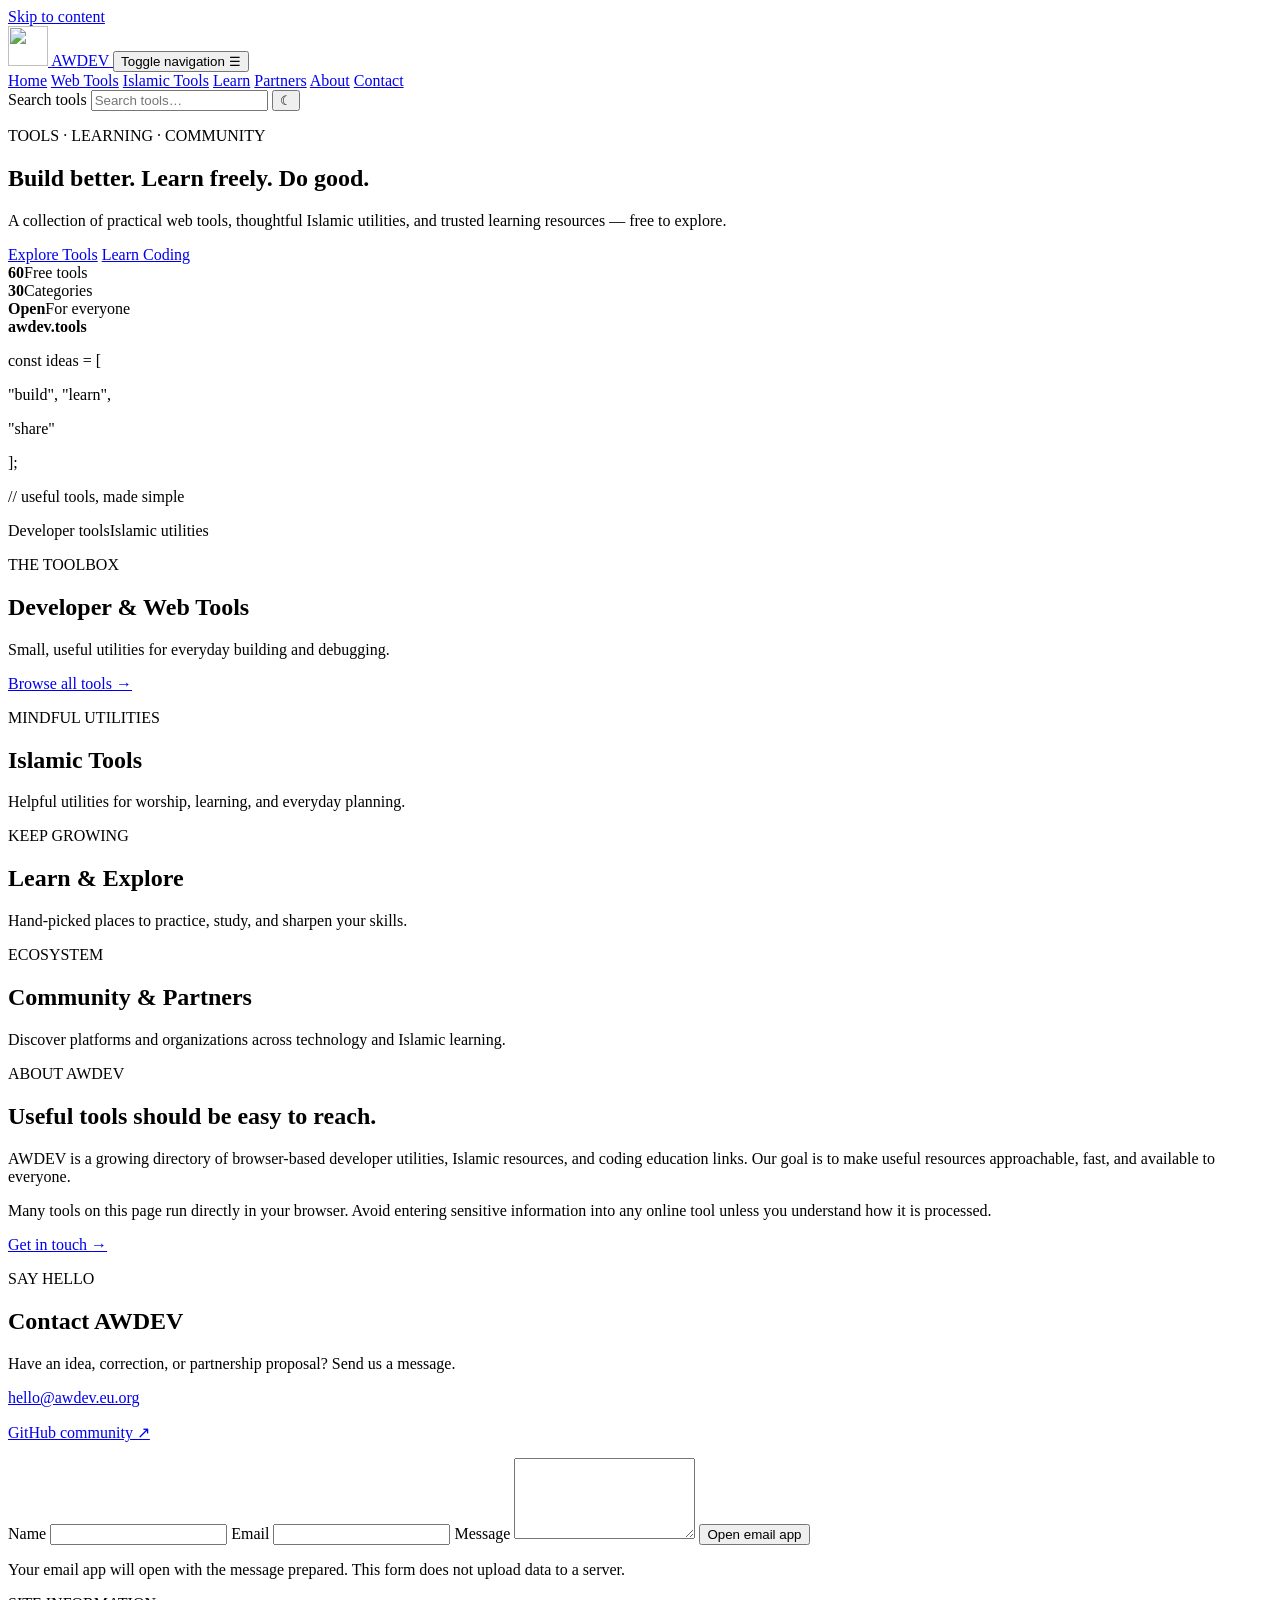
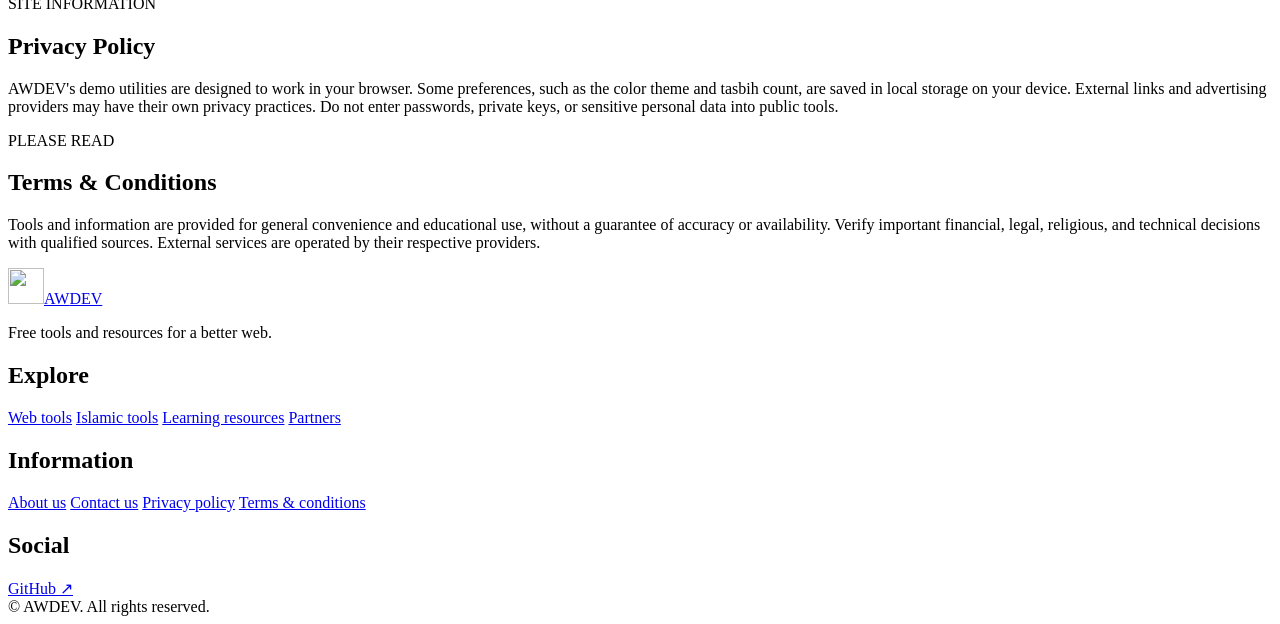
==== tools/index.html @ 06e7e5c2 "Create index.html" ====
<!doctype html>
<html lang="en">
<head>
  <meta charset="utf-8">
  <meta name="viewport" content="width=device-width, initial-scale=1">
  <meta name="theme-color" content="#f5f7fb">
  <meta name="description" content="AWDEV offers free online developer tools, Islamic utilities, and curated coding resources.">
  <meta name="robots" content="index,follow">
  <link rel="canonical" href="https://awdev.eu.org/">
  <link rel="icon" href="/favicon.ico">
  <link rel="apple-touch-icon" href="/awdev.jpg">
  <meta property="og:title" content="AWDEV — Free Tools for Developers & Muslims">
  <meta property="og:description" content="Explore free developer tools, Islamic utilities, and coding resources.">
  <meta property="og:image" content="https://awdev.eu.org/awdev.jpg">
  <meta property="og:url" content="https://awdev.eu.org/">
  <meta property="og:type" content="website">
  <meta name="google-adsense-account" content="ca-pub-5407249785989200">
  <meta name="google-site-verification" content="gbPa2MRABFiJSWv4hIj24aNn2MTRfi7W96fncHPziHI">

  <title>AWDEV — Free Developer Tools & Islamic Utilities</title>

  <!-- Load AdSense once globally; ad units are placed in the page below. -->
  <script async src="https://pagead2.googlesyndication.com/pagead/js/adsbygoogle.js?client=ca-pub-5407249785989200"
    crossorigin="anonymous"></script>

  <!-- Google Tag Manager script provided for this site. -->
  <script async src="https://www.googletagmanager.com/gtm.js?id=GTM-PMLF34B9"></script>
  <script>
    window.dataLayer = window.dataLayer || [];
    function gtag(){ window.dataLayer.push(arguments); }
    gtag('js', new Date());
  </script>

  <link rel="stylesheet" href="style.css">
  <script defer src="data.js"></script>
  <script defer src="tools.js"></script>
  <script defer src="app.js"></script>
</head>
<body>
  <a class="skip-link" href="#main">Skip to content</a>

  <!-- Sticky site header -->
  <header class="site-header">
    <div class="container header-inner">
      <a class="brand" href="#home" aria-label="AWDEV home">
        <img src="/awdev.jpg" alt="" width="40" height="40">
        <span>AW<span class="brand-accent">DEV</span></span>
      </a>

      <button class="menu-toggle" id="menuToggle" aria-expanded="false" aria-controls="primaryNav">
        <span class="sr-only">Toggle navigation</span>
        ☰
      </button>

      <nav class="primary-nav" id="primaryNav" aria-label="Main navigation">
        <a href="#home">Home</a>
        <a href="#developer-tools">Web Tools</a>
        <a href="#islamic-tools">Islamic Tools</a>
        <a href="#learn">Learn</a>
        <a href="#partners">Partners</a>
        <a href="#about">About</a>
        <a href="#contact">Contact</a>
      </nav>

      <div class="header-actions">
        <label class="sr-only" for="toolSearch">Search tools</label>
        <input id="toolSearch" class="search-input" type="search" placeholder="Search tools…" autocomplete="off">
        <button id="themeToggle" class="icon-button" type="button" aria-label="Switch color theme" title="Toggle theme">☾</button>
      </div>
    </div>
  </header>

  <main id="main">
    <!-- Home / hero -->
    <section class="hero section" id="home">
      <div class="container hero-grid">
        <div>
          <p class="eyebrow">TOOLS · LEARNING · COMMUNITY</p>
          <h1>Build better. Learn freely. <span class="gradient-text">Do good.</span></h1>
          <p class="hero-copy">
            A collection of practical web tools, thoughtful Islamic utilities, and trusted
            learning resources — free to explore.
          </p>
          <div class="hero-actions">
            <a class="button button-primary" href="#developer-tools">Explore Tools</a>
            <a class="button button-secondary" href="#learn">Learn Coding</a>
          </div>
          <div class="stats" aria-label="AWDEV statistics">
            <div><strong>60</strong><span>Free tools</span></div>
            <div><strong>30</strong><span>Categories</span></div>
            <div><strong>Open</strong><span>For everyone</span></div>
          </div>
        </div>

        <div class="hero-card" aria-label="AWDEV tools preview">
          <div class="hero-card-top"><span></span><span></span><span></span><b>awdev.tools</b></div>
          <div class="preview-code">
            <p><span class="code-purple">const</span> <span class="code-blue">ideas</span> = [</p>
            <p class="code-indent"><span class="code-green">"build"</span>, <span class="code-green">"learn"</span>,</p>
            <p class="code-indent"><span class="code-green">"share"</span></p>
            <p>];</p>
            <p class="code-comment">// useful tools, made simple</p>
          </div>
          <div class="preview-pills"><span>Developer tools</span><span>Islamic utilities</span></div>
        </div>
      </div>
    </section>

    <!-- Ad slot 1: below hero -->
    <div class="container ad-wrap" aria-label="Advertisement">
      <!-- ADSENSE SLOT 1 -->
      <ins class="adsbygoogle ad-unit"
        style="display:block"
        data-ad-client="ca-pub-5407249785989200"
        data-ad-slot="3805519345"
        data-ad-format="auto"
        data-full-width-responsive="true"></ins>
    </div>

    <!-- Developer tools -->
    <section class="section" id="developer-tools">
      <div class="container">
        <div class="section-heading">
          <div>
            <p class="eyebrow">THE TOOLBOX</p>
            <h2>Developer & Web Tools</h2>
            <p>Small, useful utilities for everyday building and debugging.</p>
          </div>
          <a class="text-link" href="#developer-tools">Browse all tools <span aria-hidden="true">→</span></a>
        </div>
        <div class="filter-row" id="categoryFilters" aria-label="Filter tools by category"></div>
        <div class="tool-grid" id="developerToolGrid"></div>

        <!-- Ad slot 2: between tool sections -->
        <div class="ad-wrap ad-wrap-inline" aria-label="Advertisement">
          <!-- ADSENSE SLOT 2 -->
          <ins class="adsbygoogle ad-unit"
            style="display:block; text-align:center;"
            data-ad-layout="in-article"
            data-ad-format="fluid"
            data-ad-client="ca-pub-5407249785989200"
            data-ad-slot="8835759835"></ins>
        </div>
      </div>
    </section>

    <!-- Islamic tools -->
    <section class="section section-tinted" id="islamic-tools">
      <div class="container">
        <div class="section-heading">
          <div>
            <p class="eyebrow">MINDFUL UTILITIES</p>
            <h2>Islamic Tools</h2>
            <p>Helpful utilities for worship, learning, and everyday planning.</p>
          </div>
        </div>
        <div class="tool-grid" id="islamicToolGrid"></div>
      </div>
    </section>

    <!-- Learning links -->
    <section class="section" id="learn">
      <div class="container">
        <div class="section-heading">
          <div>
            <p class="eyebrow">KEEP GROWING</p>
            <h2>Learn & Explore</h2>
            <p>Hand-picked places to practice, study, and sharpen your skills.</p>
          </div>
        </div>
        <div class="resource-grid" id="learningGrid"></div>
      </div>
    </section>

    <!-- Partners -->
    <section class="section section-tinted" id="partners">
      <div class="container">
        <div class="section-heading">
          <div>
            <p class="eyebrow">ECOSYSTEM</p>
            <h2>Community & Partners</h2>
            <p>Discover platforms and organizations across technology and Islamic learning.</p>
          </div>
        </div>
        <div class="resource-grid" id="partnersGrid"></div>
      </div>
    </section>

    <!-- About -->
    <section class="section" id="about">
      <div class="container about-panel">
        <div>
          <p class="eyebrow">ABOUT AWDEV</p>
          <h2>Useful tools should be easy to reach.</h2>
        </div>
        <div>
          <p>
            AWDEV is a growing directory of browser-based developer utilities, Islamic
            resources, and coding education links. Our goal is to make useful resources
            approachable, fast, and available to everyone.
          </p>
          <p>
            Many tools on this page run directly in your browser. Avoid entering sensitive
            information into any online tool unless you understand how it is processed.
          </p>
          <a class="text-link" href="#contact">Get in touch <span aria-hidden="true">→</span></a>
        </div>
      </div>
    </section>

    <!-- Contact -->
    <section class="section section-tinted" id="contact">
      <div class="container contact-grid">
        <div>
          <p class="eyebrow">SAY HELLO</p>
          <h2>Contact AWDEV</h2>
          <p>Have an idea, correction, or partnership proposal? Send us a message.</p>
          <p><a href="mailto:hello@awdev.eu.org">hello@awdev.eu.org</a></p>
          <p><a href="https://github.com/" target="_blank" rel="noopener noreferrer">GitHub community ↗</a></p>
        </div>
        <form id="contactForm" class="contact-form">
          <label for="contactName">Name</label>
          <input id="contactName" name="name" required maxlength="100">
          <label for="contactEmail">Email</label>
          <input id="contactEmail" name="email" type="email" required maxlength="200">
          <label for="contactMessage">Message</label>
          <textarea id="contactMessage" name="message" rows="5" required maxlength="3000"></textarea>
          <button class="button button-primary" type="submit">Open email app</button>
          <p class="form-note">Your email app will open with the message prepared. This form does not upload data to a server.</p>
        </form>
      </div>
    </section>

    <!-- Privacy and terms -->
    <section class="section" id="privacy">
      <div class="container legal-grid">
        <article class="legal-card">
          <p class="eyebrow">SITE INFORMATION</p>
          <h2>Privacy Policy</h2>
          <p>
            AWDEV's demo utilities are designed to work in your browser. Some preferences,
            such as the color theme and tasbih count, are saved in local storage on your
            device. External links and advertising providers may have their own privacy
            practices. Do not enter passwords, private keys, or sensitive personal data
            into public tools.
          </p>
        </article>
        <article class="legal-card" id="terms">
          <p class="eyebrow">PLEASE READ</p>
          <h2>Terms & Conditions</h2>
          <p>
            Tools and information are provided for general convenience and educational
            use, without a guarantee of accuracy or availability. Verify important
            financial, legal, religious, and technical decisions with qualified sources.
            External services are operated by their respective providers.
          </p>
        </article>
      </div>
    </section>

    <!-- Ad slot 3: above footer -->
    <div class="container ad-wrap" aria-label="Advertisement">
      <!-- ADSENSE SLOT 3 -->
      <ins class="adsbygoogle ad-unit"
        style="display:block"
        data-ad-format="autorelaxed"
        data-ad-client="ca-pub-5407249785989200"
        data-ad-slot="6209596494"></ins>
    </div>
  </main>

  <!-- Footer -->
  <footer class="site-footer">
    <div class="container footer-grid">
      <div>
        <a class="brand footer-brand" href="#home"><img src="/awdev.jpg" alt="" width="36" height="36"><span>AW<span class="brand-accent">DEV</span></span></a>
        <p>Free tools and resources for a better web.</p>
      </div>
      <div>
        <h2>Explore</h2>
        <a href="#developer-tools">Web tools</a>
        <a href="#islamic-tools">Islamic tools</a>
        <a href="#learn">Learning resources</a>
        <a href="#partners">Partners</a>
      </div>
      <div>
        <h2>Information</h2>
        <a href="#about">About us</a>
        <a href="#contact">Contact us</a>
        <a href="#privacy">Privacy policy</a>
        <a href="#terms">Terms & conditions</a>
      </div>
      <div>
        <h2>Social</h2>
        <a href="https://github.com/" target="_blank" rel="noopener noreferrer">GitHub ↗</a>
      </div>
    </div>
    <div class="container copyright">© <span id="currentYear"></span> AWDEV. All rights reserved.</div>
  </footer>

  <!-- Shared modal used by tool cards -->
  <dialog id="toolDialog" class="tool-dialog">
    <div class="dialog-header">
      <div>
        <p class="eyebrow" id="dialogCategory">AWDEV TOOL</p>
        <h2 id="dialogTitle">Tool</h2>
      </div>
      <button id="dialogClose" class="icon-button" type="button" aria-label="Close dialog">✕</button>
    </div>
    <div id="dialogContent" class="dialog-content"></div>
  </dialog>

  <div id="toast" class="toast" role="status" aria-live="polite"></div>

  <!-- Initialize ad units once the AdSense library is available. -->
  <script>
    window.addEventListener('load', function () {
      document.querySelectorAll('.adsbygoogle').forEach(function (unit) {
        try {
          (window.adsbygoogle = window.adsbygoogle || []).push({});
        } catch (error) {
          // Ad blockers or an unapproved account may prevent ad units from loading.
        }
      });
    });
  </script>
</body>
</html>
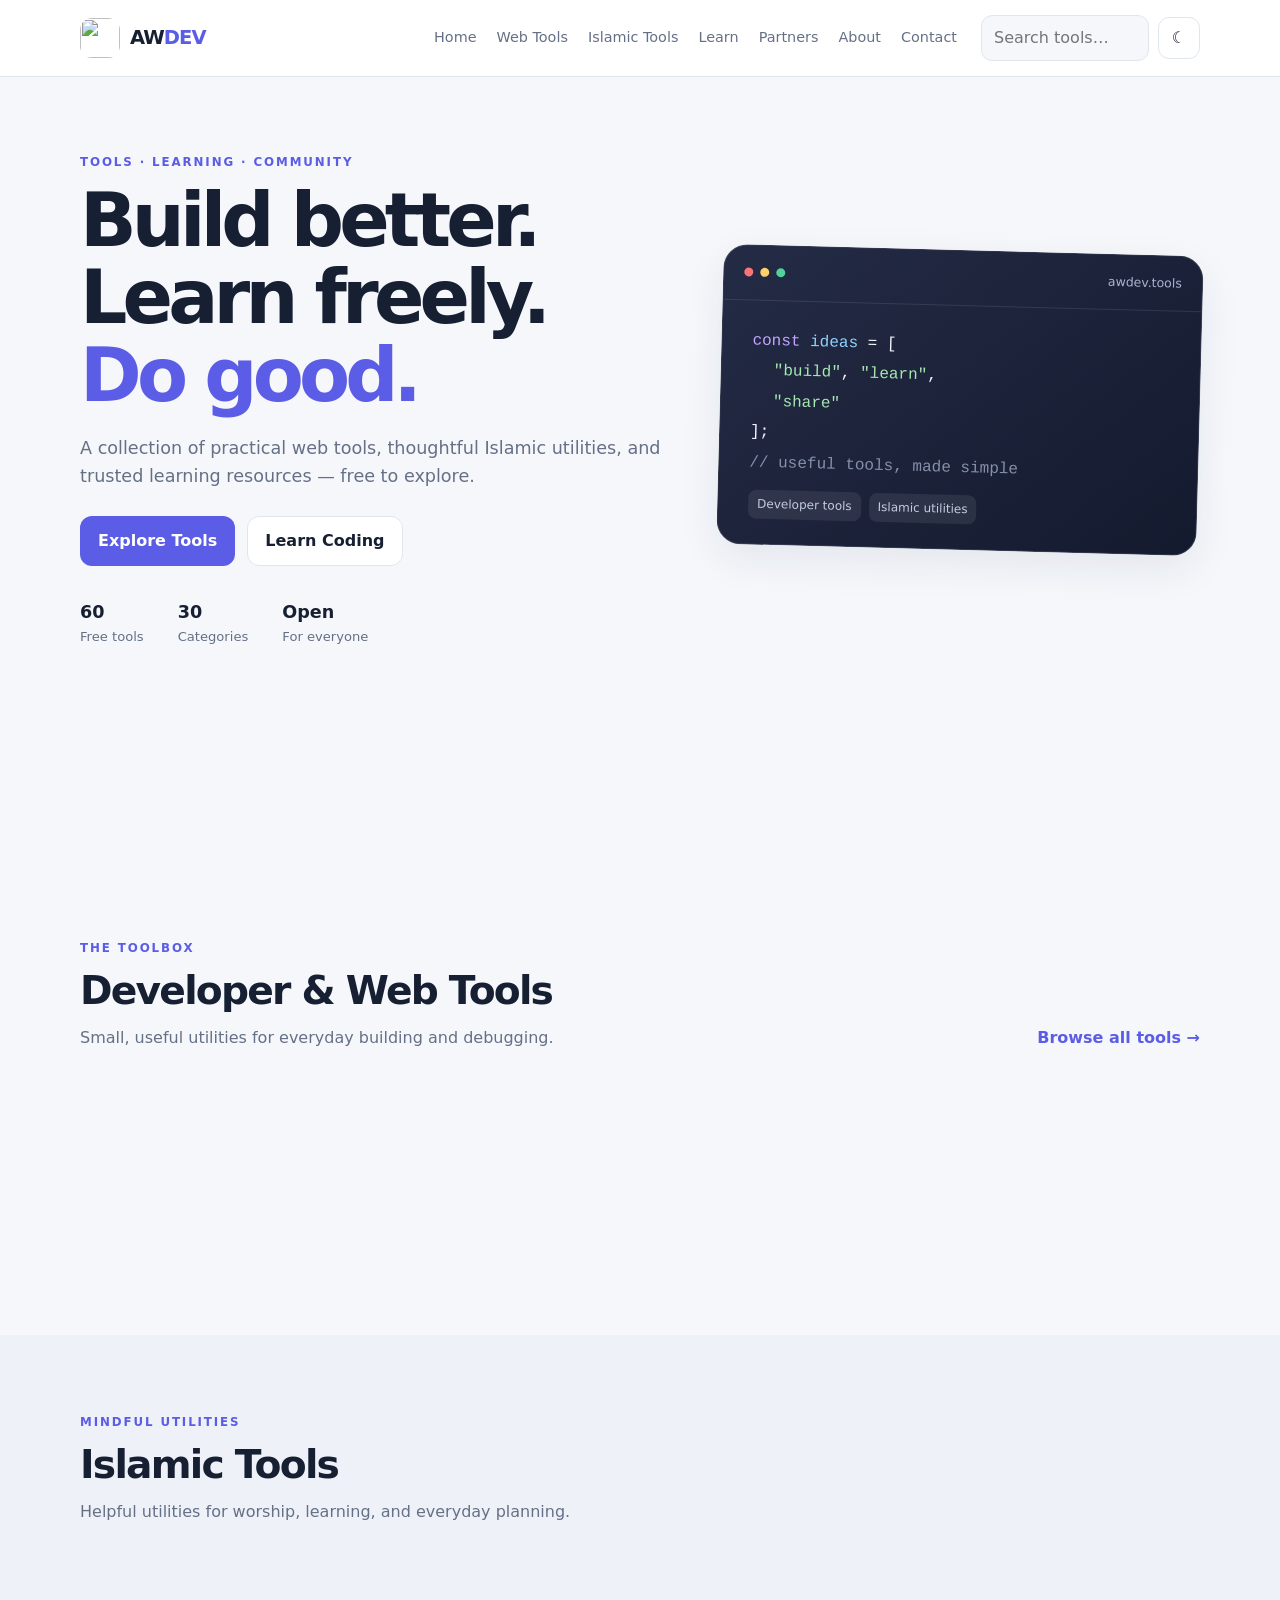
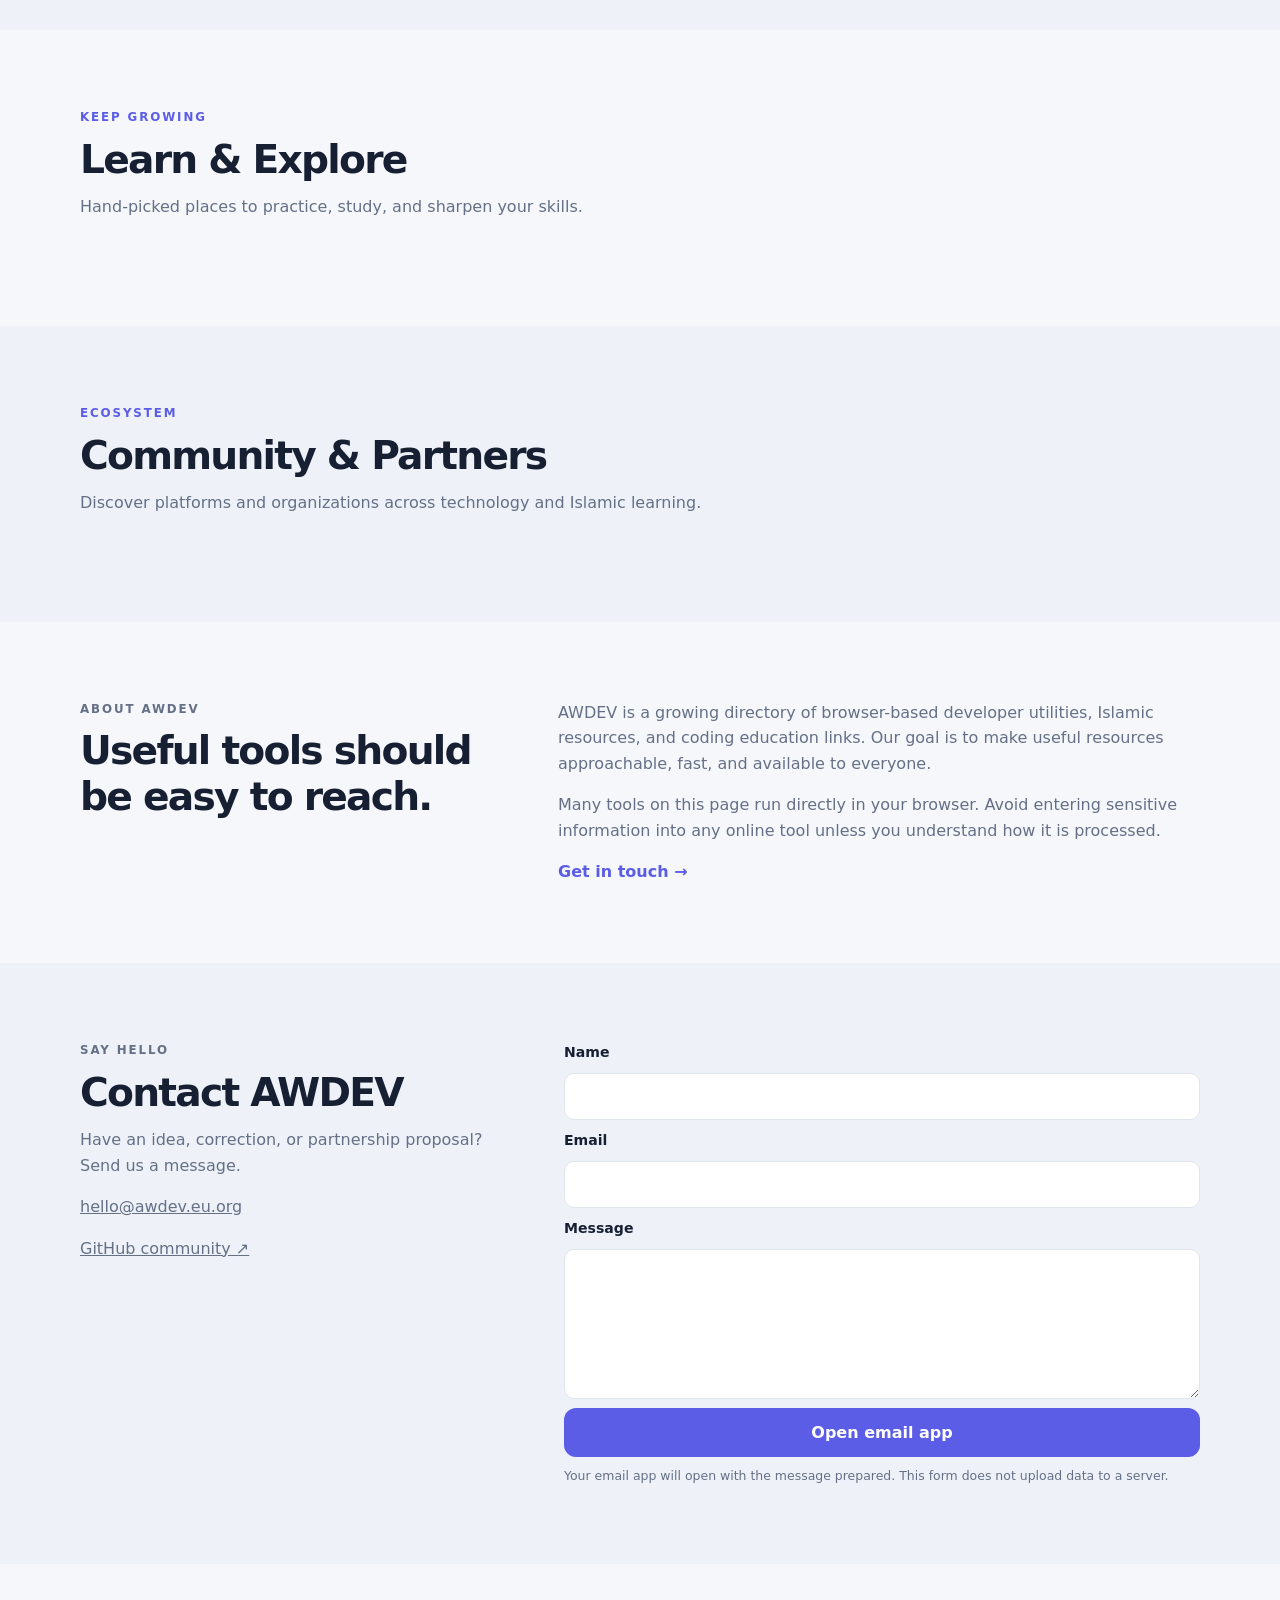
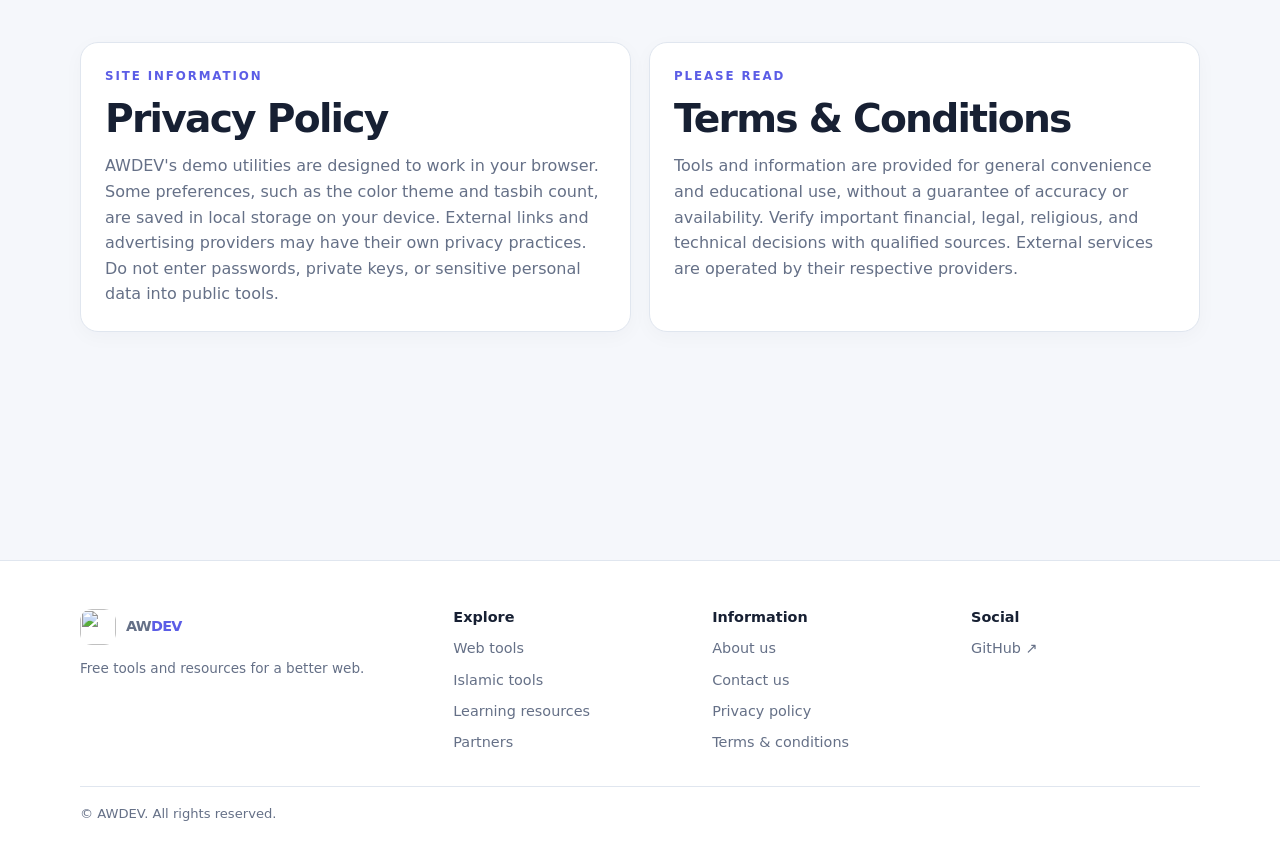
==== commit cf614a2d: "Update index.html" ====
--- a/tools/index.html
+++ b/tools/index.html
@@ -16,7 +16,12 @@
   <meta property="og:type" content="website">
   <meta name="google-adsense-account" content="ca-pub-5407249785989200">
   <meta name="google-site-verification" content="gbPa2MRABFiJSWv4hIj24aNn2MTRfi7W96fncHPziHI">
-
+<link rel="canonical" href="https://awdev.eu.org/tools/">
+<link rel="icon" href="./favicon.ico">
+<link rel="apple-touch-icon" href="./awdev.jpg">
+
+<meta property="og:url" content="https://awdev.eu.org/tools/">
+<meta property="og:image" content="https://awdev.eu.org/tools/awdev.jpg">
   <title>AWDEV — Free Developer Tools & Islamic Utilities</title>
 
   <!-- Load AdSense once globally; ad units are placed in the page below. -->
--- a/tools/style.css
+++ b/tools/style.css
@@ -0,0 +1,232 @@
+/* Theme tokens */
+:root {
+  color-scheme: light;
+  --bg: #f5f7fb;
+  --surface: #ffffff;
+  --surface-2: #eef2f8;
+  --text: #172033;
+  --muted: #657087;
+  --line: #e0e6ef;
+  --primary: #5b5de6;
+  --primary-dark: #4547cb;
+  --accent: #12a889;
+  --shadow: 0 14px 40px rgb(22 35 65 / 8%);
+  --radius: 18px;
+  --header-height: 76px;
+}
+
+[data-theme="dark"] {
+  color-scheme: dark;
+  --bg: #10131d;
+  --surface: #191e2b;
+  --surface-2: #202738;
+  --text: #edf1fa;
+  --muted: #a4aec2;
+  --line: #30394c;
+  --primary: #9293ff;
+  --primary-dark: #7779ed;
+  --accent: #50d4b5;
+  --shadow: 0 14px 40px rgb(0 0 0 / 22%);
+}
+
+* { box-sizing: border-box; }
+html { scroll-behavior: smooth; scroll-padding-top: calc(var(--header-height) + 18px); }
+body {
+  margin: 0;
+  background: var(--bg);
+  color: var(--text);
+  font-family: Inter, ui-sans-serif, system-ui, -apple-system, BlinkMacSystemFont, "Segoe UI", sans-serif;
+  line-height: 1.6;
+}
+a { color: inherit; }
+button, input, textarea { font: inherit; }
+button, a { -webkit-tap-highlight-color: transparent; }
+img { max-width: 100%; }
+.container { width: min(1120px, calc(100% - 40px)); margin-inline: auto; }
+.sr-only {
+  position: absolute; width: 1px; height: 1px; padding: 0; margin: -1px;
+  overflow: hidden; clip: rect(0, 0, 0, 0); white-space: nowrap; border: 0;
+}
+.skip-link { position: absolute; left: -999px; top: 8px; z-index: 20; }
+.skip-link:focus { left: 8px; padding: 10px; background: var(--surface); }
+
+.site-header {
+  position: sticky; top: 0; z-index: 10;
+  min-height: var(--header-height);
+  background: color-mix(in srgb, var(--surface) 92%, transparent);
+  border-bottom: 1px solid var(--line);
+  backdrop-filter: blur(16px);
+}
+.header-inner { min-height: var(--header-height); display: flex; align-items: center; gap: 24px; }
+.brand { display: inline-flex; align-items: center; gap: 10px; text-decoration: none; font-weight: 850; font-size: 1.22rem; letter-spacing: -.05em; }
+.brand img { border-radius: 12px; object-fit: cover; }
+.brand-accent { color: var(--primary); }
+.primary-nav { display: flex; align-items: center; gap: 20px; margin-left: auto; }
+.primary-nav a, .footer-grid a { text-decoration: none; color: var(--muted); font-size: .9rem; }
+.primary-nav a:hover, .footer-grid a:hover, .text-link:hover { color: var(--primary); }
+.header-actions { display: flex; align-items: center; gap: 9px; }
+.search-input {
+  width: 168px; padding: 9px 12px; border: 1px solid var(--line);
+  border-radius: 11px; background: var(--bg); color: var(--text);
+}
+.icon-button, .menu-toggle {
+  border: 1px solid var(--line); background: var(--surface); color: var(--text);
+  border-radius: 11px; cursor: pointer; min-width: 42px; min-height: 42px;
+}
+.menu-toggle { display: none; }
+
+.section { padding: 78px 0; }
+.section-tinted { background: var(--surface-2); }
+.hero { padding: 76px 0 64px; overflow: hidden; }
+.hero-grid { display: grid; grid-template-columns: 1.1fr .9fr; gap: 54px; align-items: center; }
+.eyebrow { color: var(--primary); font-size: .74rem; font-weight: 800; letter-spacing: .16em; margin: 0 0 10px; }
+h1, h2, h3, p { margin-top: 0; }
+h1 { font-size: clamp(2.6rem, 6vw, 4.65rem); line-height: 1.04; letter-spacing: -.065em; margin-bottom: 20px; }
+h2 { font-size: clamp(1.8rem, 3.2vw, 2.45rem); line-height: 1.15; letter-spacing: -.045em; margin-bottom: 12px; }
+.hero-copy { color: var(--muted); max-width: 600px; font-size: 1.1rem; }
+.gradient-text { color: var(--primary); }
+.hero-actions { display: flex; flex-wrap: wrap; gap: 12px; margin: 26px 0 32px; }
+.button {
+  display: inline-flex; justify-content: center; align-items: center; gap: 8px;
+  border-radius: 12px; padding: 11px 17px; border: 1px solid transparent;
+  cursor: pointer; text-decoration: none; font-weight: 700;
+}
+.button-primary { background: var(--primary); color: #fff; }
+.button-primary:hover { background: var(--primary-dark); }
+.button-secondary { background: var(--surface); border-color: var(--line); }
+.stats { display: flex; gap: 34px; }
+.stats div { display: grid; }
+.stats strong { font-size: 1.1rem; }
+.stats span { font-size: .82rem; color: var(--muted); }
+
+.hero-card {
+  background: linear-gradient(140deg, #242b45, #141a2e);
+  color: #f4f6ff; border: 1px solid rgb(255 255 255 / 12%);
+  box-shadow: var(--shadow); border-radius: 24px; overflow: hidden;
+  transform: rotate(1.5deg);
+}
+.hero-card-top { display: flex; align-items: center; gap: 7px; padding: 17px 20px; border-bottom: 1px solid rgb(255 255 255 / 10%); }
+.hero-card-top span { width: 9px; height: 9px; background: #fa7378; border-radius: 50%; }
+.hero-card-top span:nth-child(2) { background: #ffd166; }
+.hero-card-top span:nth-child(3) { background: #52d29a; }
+.hero-card-top b { margin-left: auto; color: #aab4cf; font-size: .78rem; font-weight: 500; }
+.preview-code { padding: 25px 30px 12px; font: 1rem/1.9 ui-monospace, SFMono-Regular, Consolas, monospace; }
+.preview-code p { margin: 0; }
+.code-indent { padding-left: 22px; }
+.code-purple { color: #c4a4ff; }.code-blue { color: #8ed3ff; }
+.code-green { color: #a5e8b1; }.code-comment { color: #8490a9; }
+.preview-pills { display: flex; gap: 8px; padding: 0 30px 25px; }
+.preview-pills span { color: #c4cce1; background: rgb(255 255 255 / 8%); padding: 5px 9px; border-radius: 8px; font-size: .75rem; }
+
+.section-heading { display: flex; align-items: end; justify-content: space-between; gap: 25px; margin-bottom: 28px; }
+.section-heading p:not(.eyebrow) { color: var(--muted); margin: 0; }
+.text-link { color: var(--primary); text-decoration: none; font-weight: 700; white-space: nowrap; }
+.filter-row { display: flex; flex-wrap: wrap; gap: 8px; margin-bottom: 22px; }
+.filter-chip {
+  background: var(--surface); border: 1px solid var(--line); color: var(--muted);
+  border-radius: 999px; padding: 7px 12px; cursor: pointer; font-size: .82rem;
+}
+.filter-chip.active { color: #fff; background: var(--primary); border-color: var(--primary); }
+
+.tool-grid { display: grid; grid-template-columns: repeat(3, minmax(0, 1fr)); gap: 16px; }
+.tool-card, .resource-card, .legal-card {
+  background: var(--surface); border: 1px solid var(--line); border-radius: var(--radius);
+  box-shadow: 0 5px 20px rgb(22 35 65 / 3%);
+}
+.tool-card { padding: 20px; display: flex; flex-direction: column; min-height: 208px; }
+.tool-card-top { display: flex; justify-content: space-between; align-items: center; }
+.tool-icon {
+  display: grid; place-items: center; width: 42px; height: 42px; border-radius: 13px;
+  background: color-mix(in srgb, var(--primary) 12%, var(--surface)); font-size: 1.2rem;
+}
+.tool-category { color: var(--muted); font-size: .74rem; }
+.tool-card h3 { font-size: 1.03rem; margin: 15px 0 6px; }
+.tool-card p { color: var(--muted); font-size: .88rem; margin-bottom: 17px; }
+.tool-card .button { margin-top: auto; align-self: flex-start; padding: 8px 12px; font-size: .85rem; }
+.no-results { grid-column: 1 / -1; color: var(--muted); padding: 24px; text-align: center; }
+
+.resource-grid { display: grid; grid-template-columns: repeat(4, minmax(0, 1fr)); gap: 12px; }
+.resource-card { min-height: 78px; padding: 15px; text-decoration: none; display: flex; align-items: center; justify-content: space-between; gap: 10px; }
+.resource-card:hover { border-color: var(--primary); transform: translateY(-2px); }
+.resource-card span:first-child { font-weight: 700; }
+.resource-card span:last-child { color: var(--primary); }
+.about-panel { display: grid; grid-template-columns: .8fr 1.2fr; gap: 50px; }
+.about-panel p { color: var(--muted); }
+.contact-grid { display: grid; grid-template-columns: .8fr 1.2fr; gap: 60px; }
+.contact-grid > div p { color: var(--muted); }
+.contact-form { display: grid; gap: 9px; }
+.contact-form label { font-size: .88rem; font-weight: 700; }
+.contact-form input, .contact-form textarea, .tool-field {
+  width: 100%; border: 1px solid var(--line); background: var(--surface);
+  color: var(--text); border-radius: 10px; padding: 10px 12px;
+}
+.contact-form textarea { resize: vertical; }
+.form-note { color: var(--muted); font-size: .78rem; margin: 0; }
+.legal-grid { display: grid; grid-template-columns: 1fr 1fr; gap: 18px; }
+.legal-card { padding: 24px; }
+.legal-card p:last-child { color: var(--muted); margin-bottom: 0; }
+
+.ad-wrap { min-height: 110px; display: grid; place-items: center; margin-block: 20px; }
+.ad-wrap-inline { margin-block: 34px 12px; }
+.ad-unit { width: 100%; min-height: 90px; }
+.site-footer { padding: 48px 0 18px; background: var(--surface); border-top: 1px solid var(--line); }
+.footer-grid { display: grid; grid-template-columns: 1.5fr 1fr 1fr 1fr; gap: 30px; }
+.footer-grid > div { display: flex; flex-direction: column; align-items: flex-start; gap: 8px; }
+.footer-grid h2 { font-size: .9rem; letter-spacing: 0; margin-bottom: 4px; }
+.footer-grid p { color: var(--muted); font-size: .85rem; }
+.footer-brand { margin-bottom: 5px; }
+.copyright { border-top: 1px solid var(--line); margin-top: 32px; padding-top: 16px; color: var(--muted); font-size: .82rem; }
+
+.tool-dialog {
+  width: min(620px, calc(100% - 28px)); max-height: min(85vh, 760px);
+  border: 1px solid var(--line); border-radius: 20px; padding: 24px;
+  background: var(--surface); color: var(--text); box-shadow: var(--shadow);
+}
+.tool-dialog::backdrop { background: rgb(8 12 22 / 65%); backdrop-filter: blur(3px); }
+.dialog-header { display: flex; align-items: start; justify-content: space-between; gap: 16px; border-bottom: 1px solid var(--line); padding-bottom: 14px; margin-bottom: 18px; }
+.dialog-header h2 { font-size: 1.5rem; margin: 0; }
+.dialog-content { display: grid; gap: 13px; }
+.dialog-content label { font-weight: 700; font-size: .88rem; }
+.dialog-actions { display: flex; flex-wrap: wrap; gap: 9px; }
+.tool-output { min-height: 44px; padding: 11px; border: 1px solid var(--line); border-radius: 10px; background: var(--bg); overflow-wrap: anywhere; }
+.counter-number { font-size: 2rem; font-weight: 800; text-align: center; }
+.toast {
+  position: fixed; bottom: 20px; left: 50%; transform: translate(-50%, 20px);
+  z-index: 30; opacity: 0; pointer-events: none; background: var(--text); color: var(--bg);
+  padding: 10px 16px; border-radius: 999px; transition: .2s ease;
+}
+.toast.visible { opacity: 1; transform: translate(-50%, 0); }
+
+@media (max-width: 980px) {
+  .header-inner { flex-wrap: wrap; gap: 12px; padding-block: 11px; }
+  .primary-nav { order: 4; width: 100%; justify-content: center; flex-wrap: wrap; gap: 14px; }
+  .header-actions { margin-left: auto; }
+  .hero-grid { gap: 30px; }
+  .tool-grid { grid-template-columns: repeat(2, minmax(0, 1fr)); }
+  .resource-grid { grid-template-columns: repeat(3, minmax(0, 1fr)); }
+}
+@media (max-width: 650px) {
+  :root { --header-height: 64px; }
+  .container { width: min(100% - 28px, 1120px); }
+  .section { padding: 58px 0; }
+  .hero { padding-top: 48px; }
+  .hero-grid, .about-panel, .contact-grid, .legal-grid { grid-template-columns: 1fr; }
+  .hero-card { transform: none; }
+  .menu-toggle { display: inline-grid; place-items: center; }
+  .header-inner { min-height: var(--header-height); }
+  .primary-nav {
+    display: none; order: 5; padding: 8px 0 12px; justify-content: flex-start;
+  }
+  .primary-nav.open { display: flex; }
+  .primary-nav a { padding: 5px 7px; }
+  .header-actions { margin-left: auto; }
+  .search-input { width: min(38vw, 170px); }
+  .tool-grid { grid-template-columns: 1fr; }
+  .resource-grid { grid-template-columns: repeat(2, minmax(0, 1fr)); }
+  .section-heading { align-items: flex-start; flex-direction: column; }
+  .stats { gap: 20px; }
+  .footer-grid { grid-template-columns: repeat(2, 1fr); }
+}
+@media (prefers-reduced-motion: reduce) {
+  *, *::before, *::after { scroll-behavior: auto !important; transition-duration: .01ms !important; }
+}
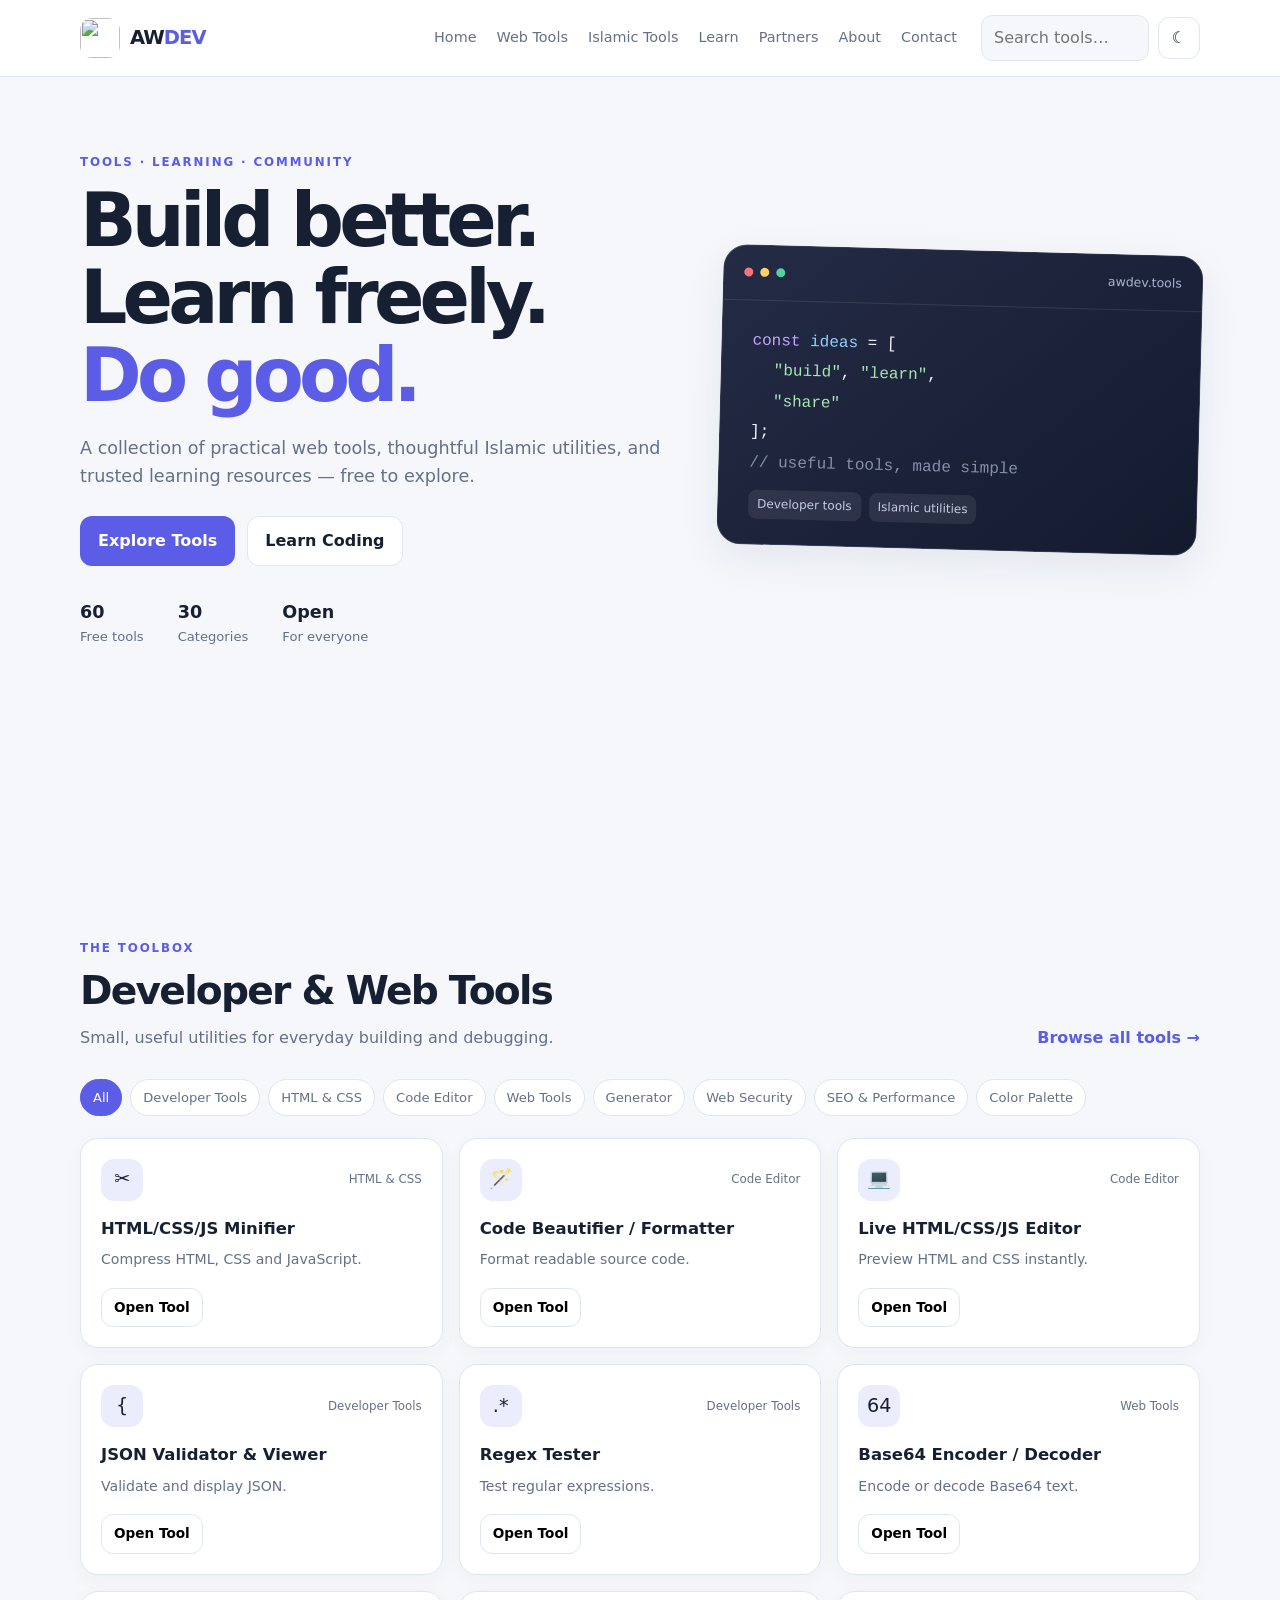
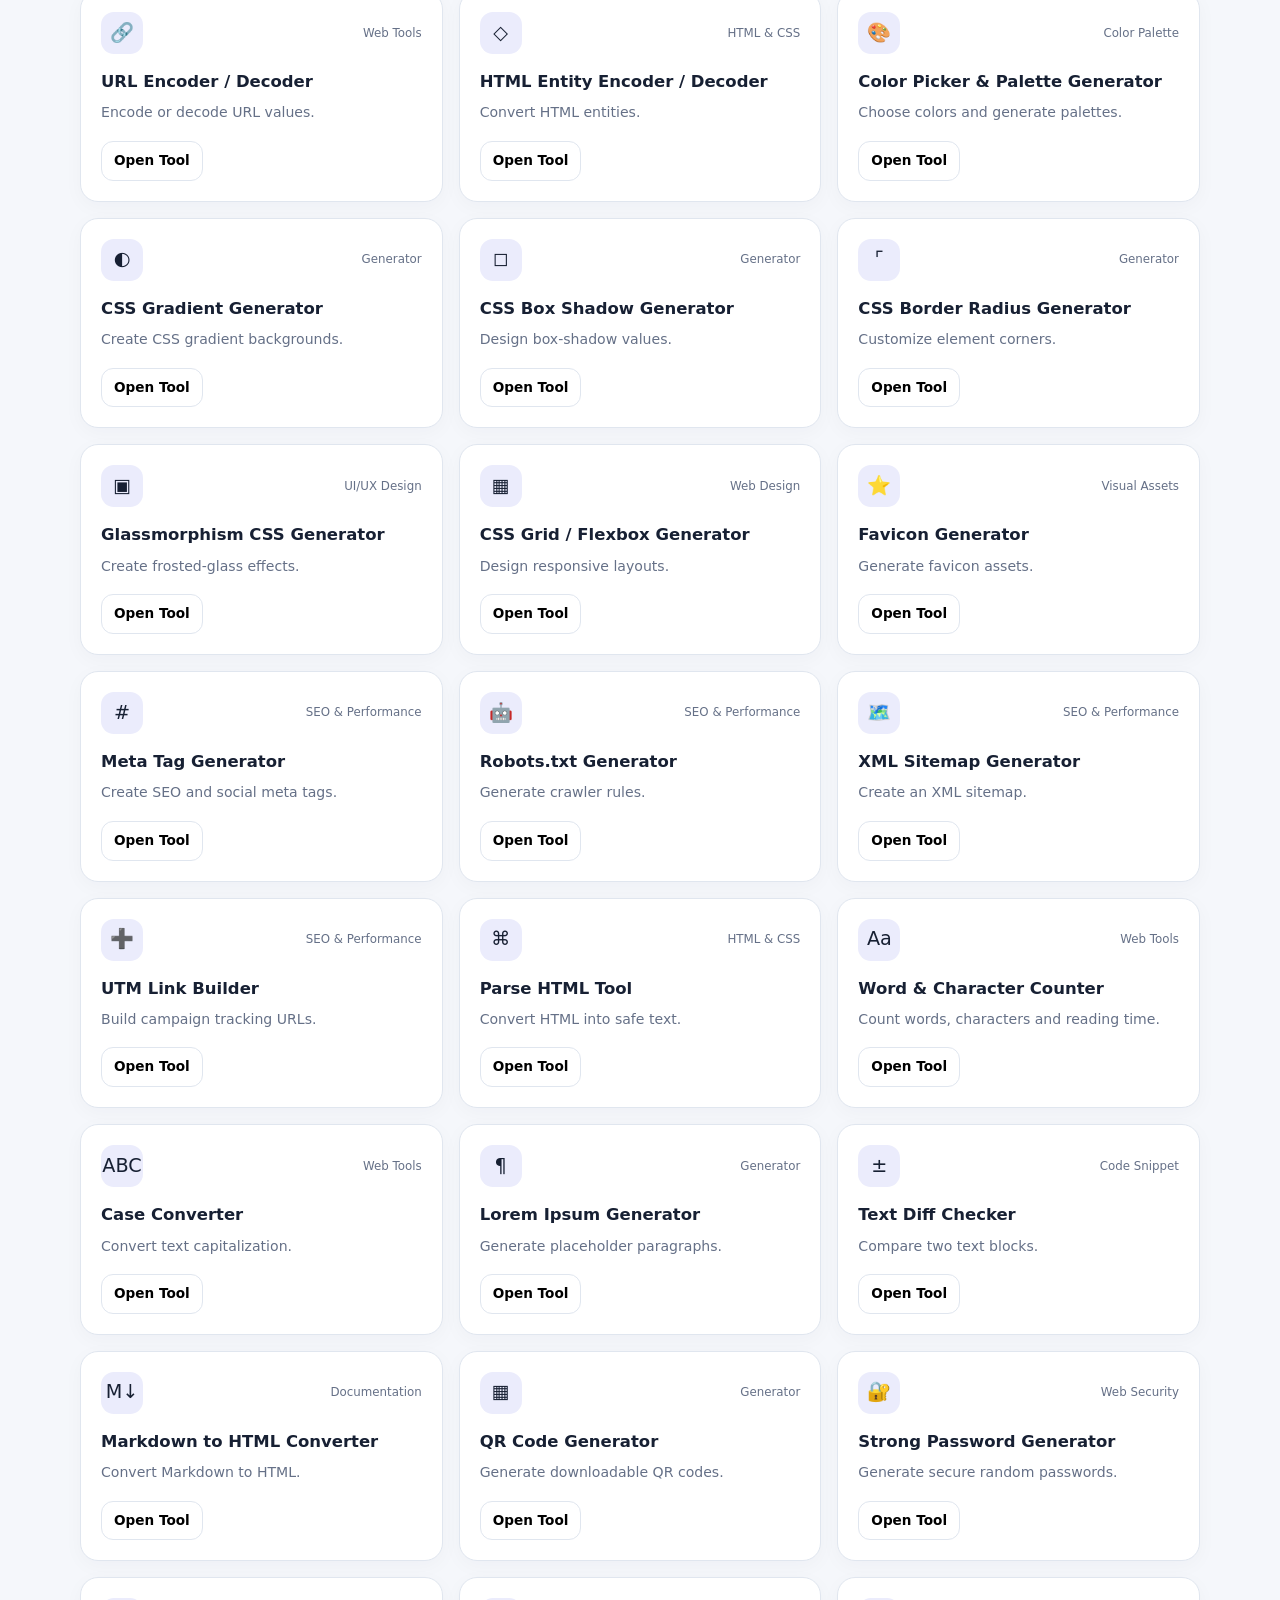
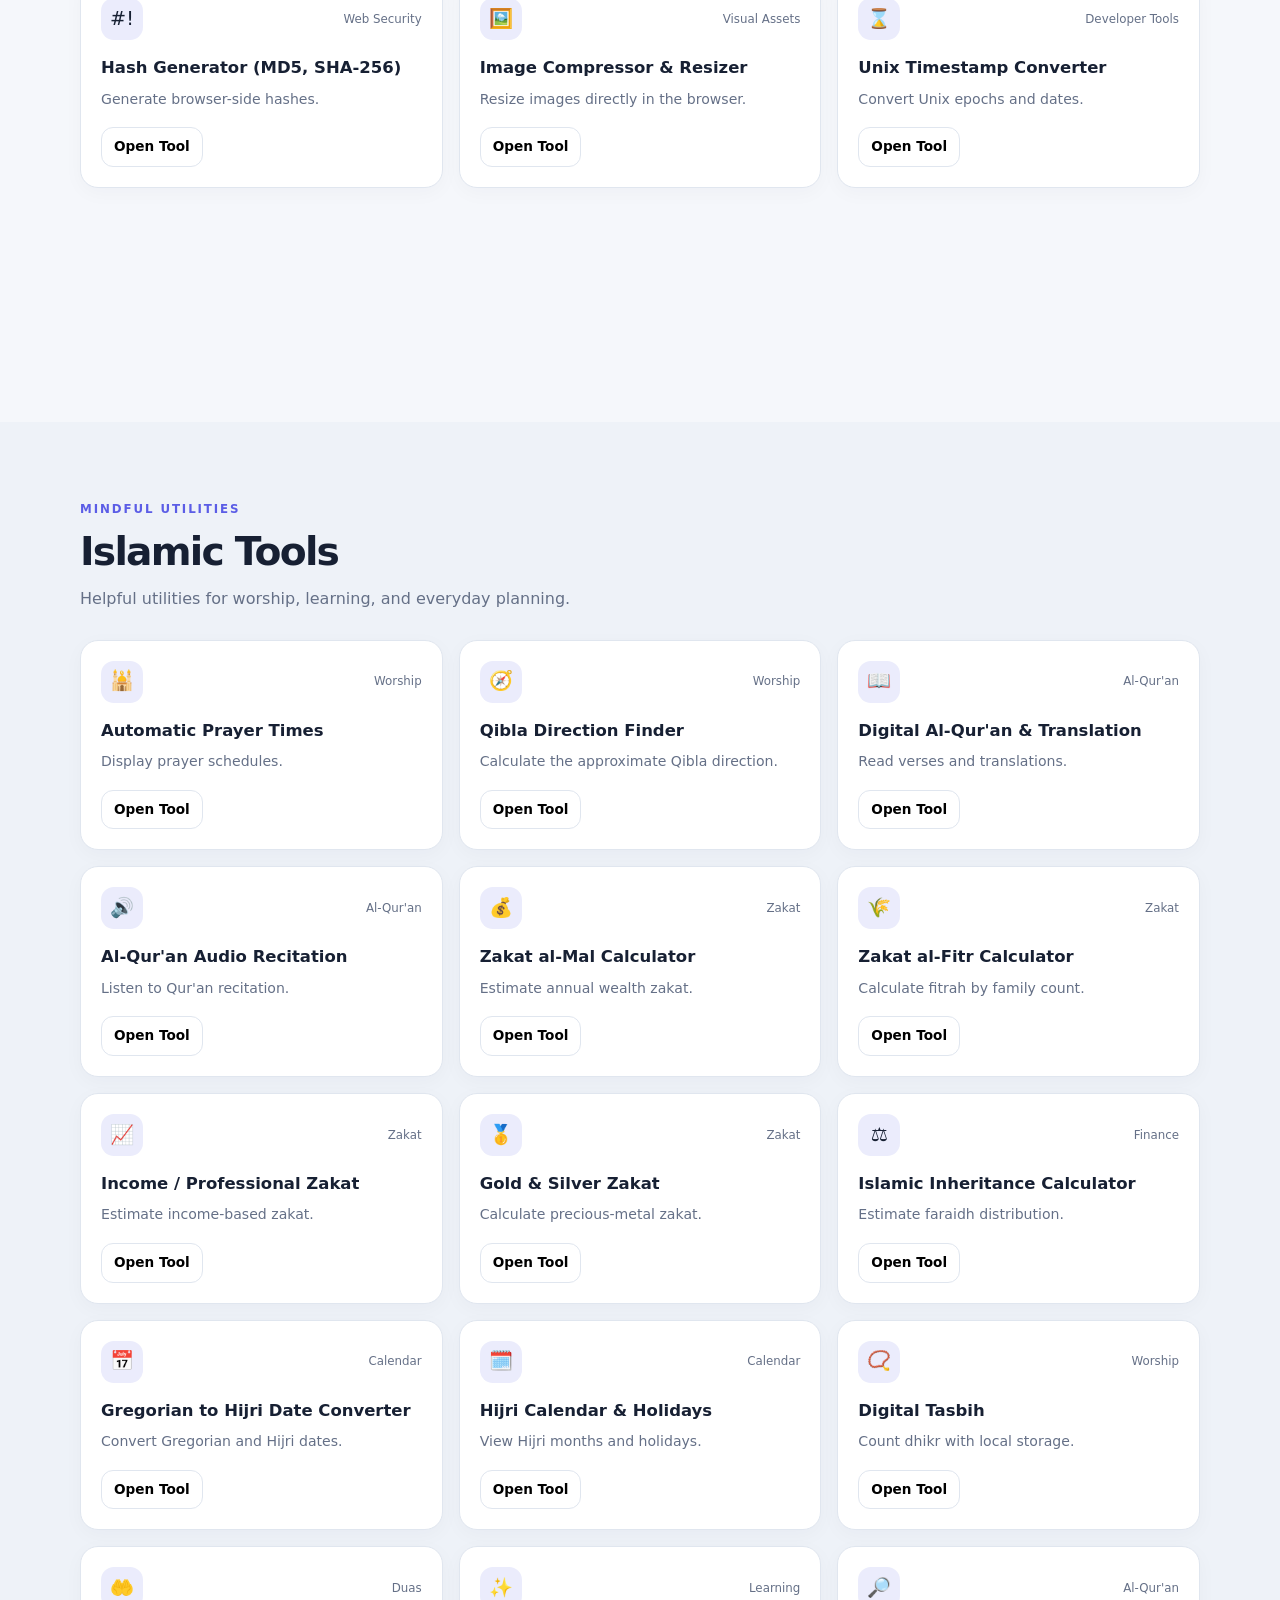
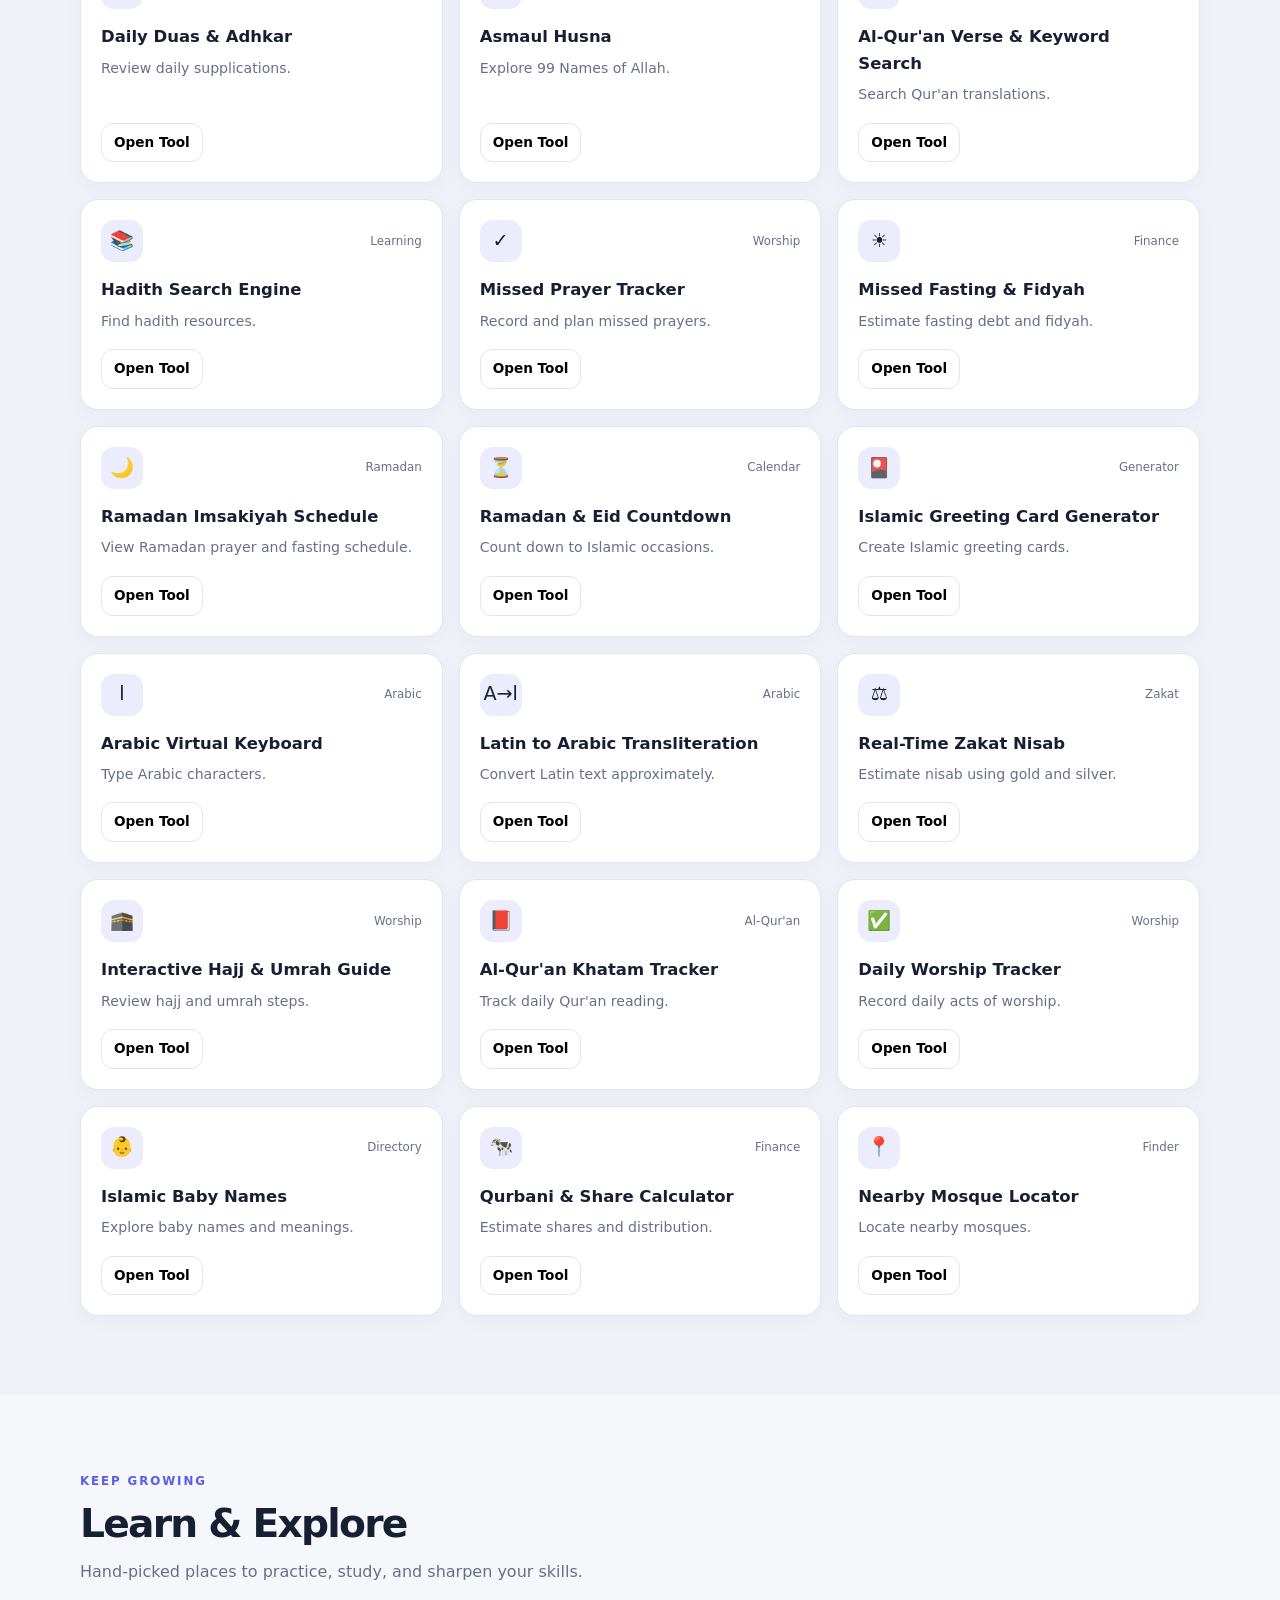
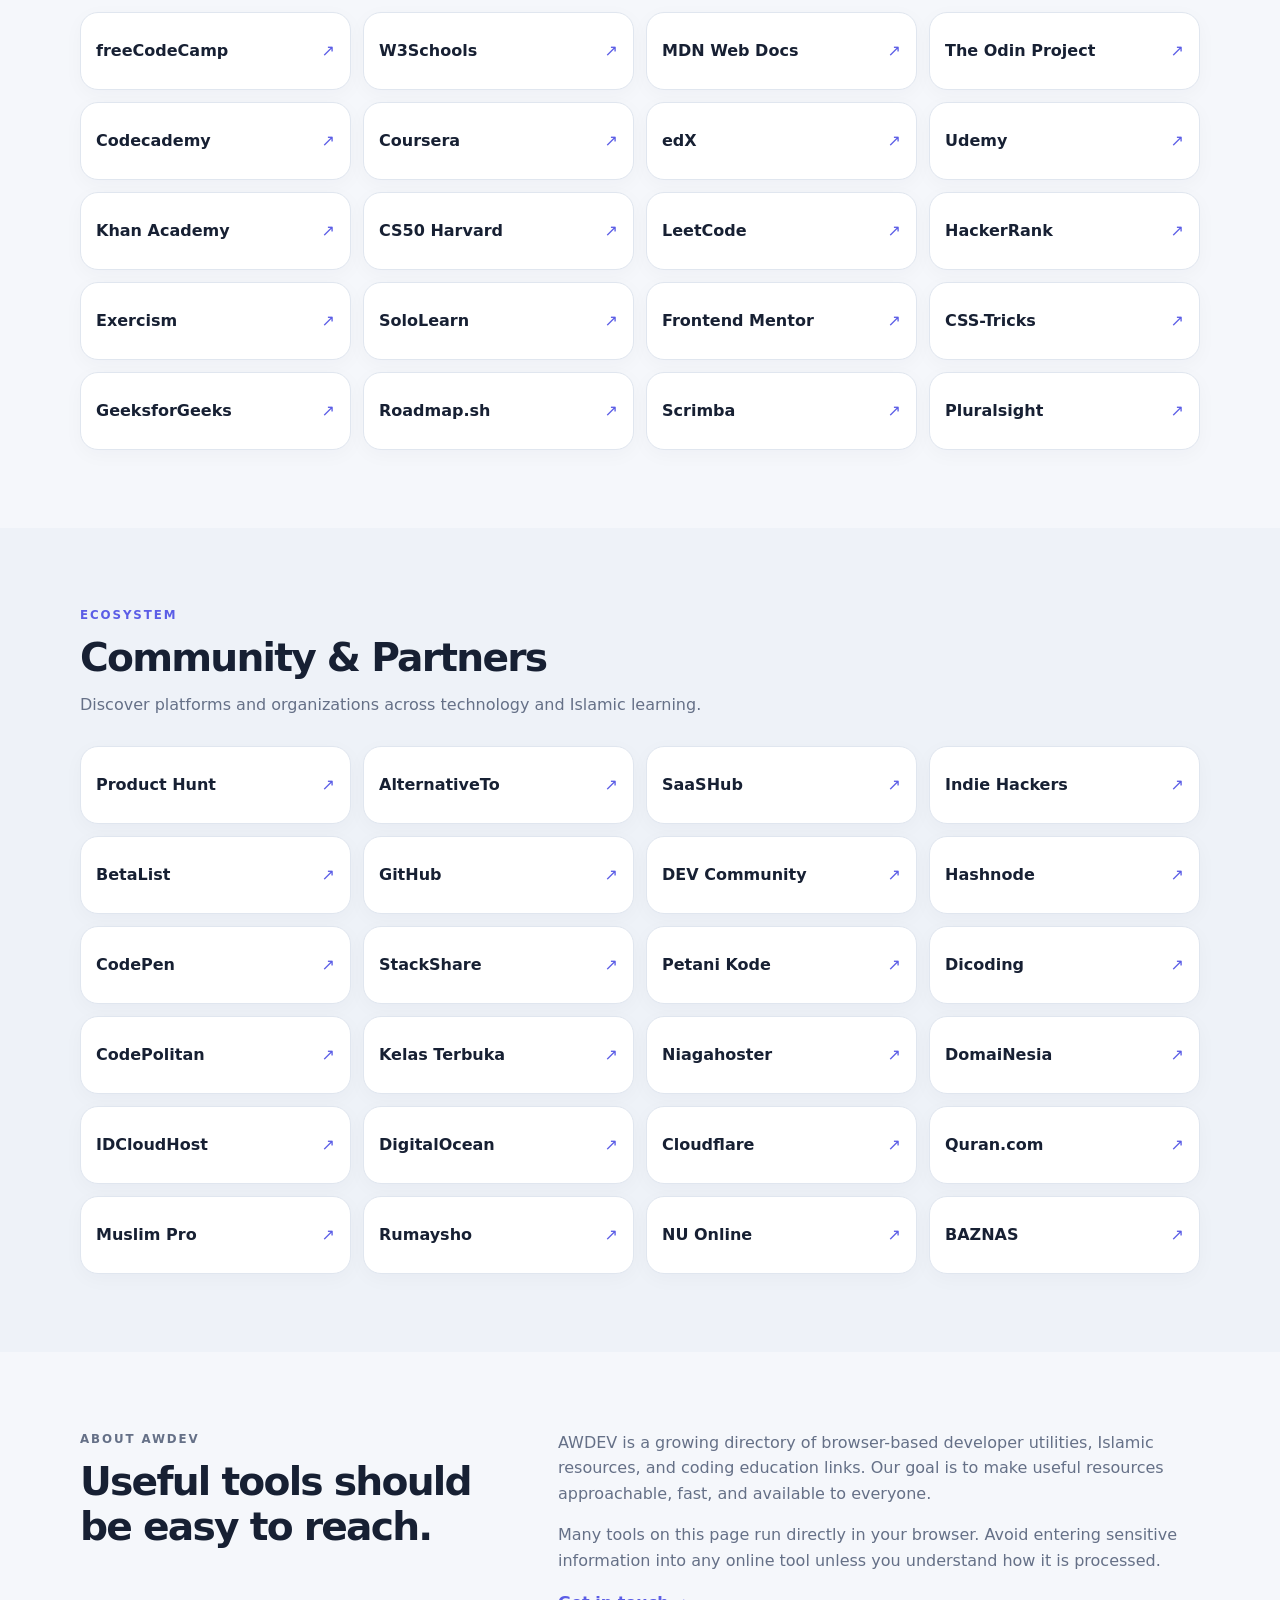
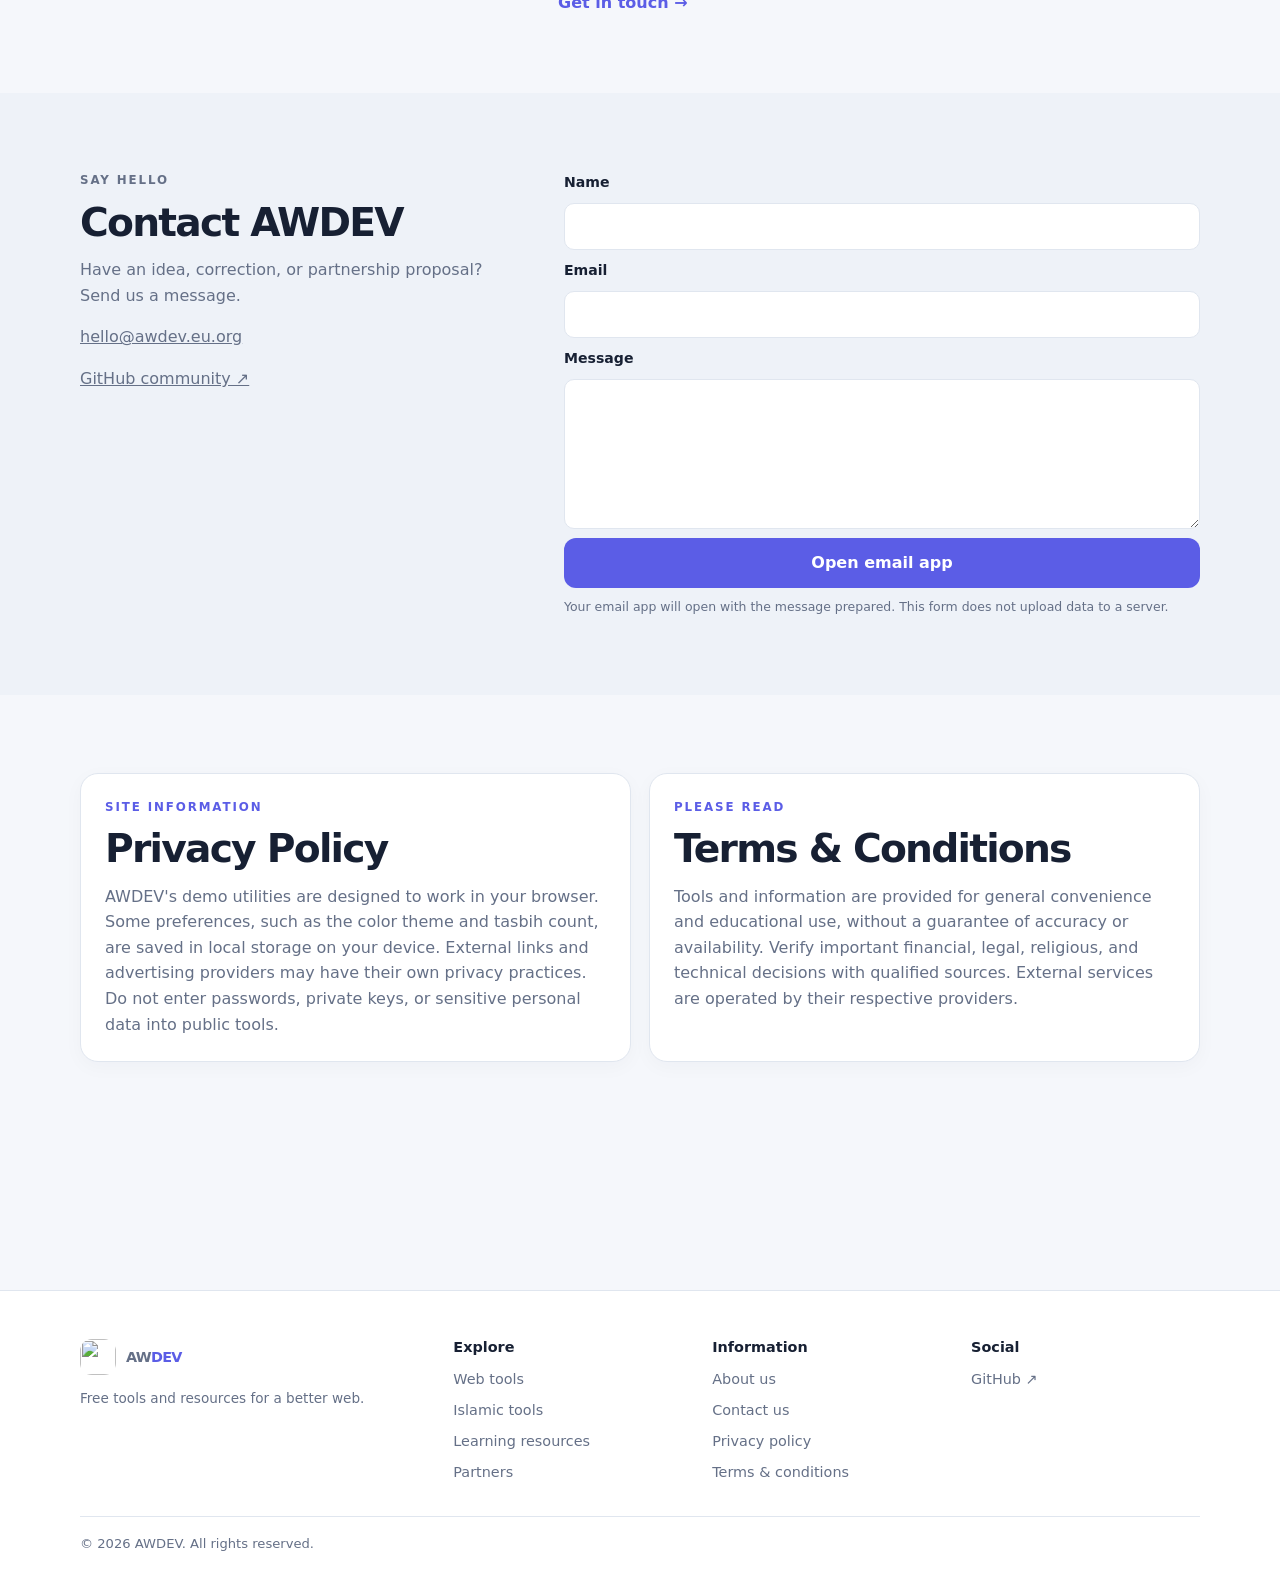
==== commit 9e18b84d: "Clean up index.html and add script references Removed duplicate meta and link tags, and added missin" ====
--- a/tools/index.html
+++ b/tools/index.html
@@ -19,7 +19,11 @@
 <link rel="canonical" href="https://awdev.eu.org/tools/">
 <link rel="icon" href="./favicon.ico">
 <link rel="apple-touch-icon" href="./awdev.jpg">
-
+<link rel="canonical" href="https://awdev.eu.org/tools/">
+<link rel="icon" href="./favicon.ico">
+<link rel="apple-touch-icon" href="./awdev.jpg">
+<meta property="og:image" content="https://awdev.eu.org/tools/awdev.jpg">
+<meta property="og:url" content="https://awdev.eu.org/tools/">
 <meta property="og:url" content="https://awdev.eu.org/tools/">
 <meta property="og:image" content="https://awdev.eu.org/tools/awdev.jpg">
   <title>AWDEV — Free Developer Tools & Islamic Utilities</title>
@@ -27,7 +31,9 @@
   <!-- Load AdSense once globally; ad units are placed in the page below. -->
   <script async src="https://pagead2.googlesyndication.com/pagead/js/adsbygoogle.js?client=ca-pub-5407249785989200"
     crossorigin="anonymous"></script>
-
+<script defer src="./data.js"></script>
+<script defer src="./tools.js"></script>
+<script defer src="./app.js"></script>
   <!-- Google Tag Manager script provided for this site. -->
   <script async src="https://www.googletagmanager.com/gtm.js?id=GTM-PMLF34B9"></script>
   <script>
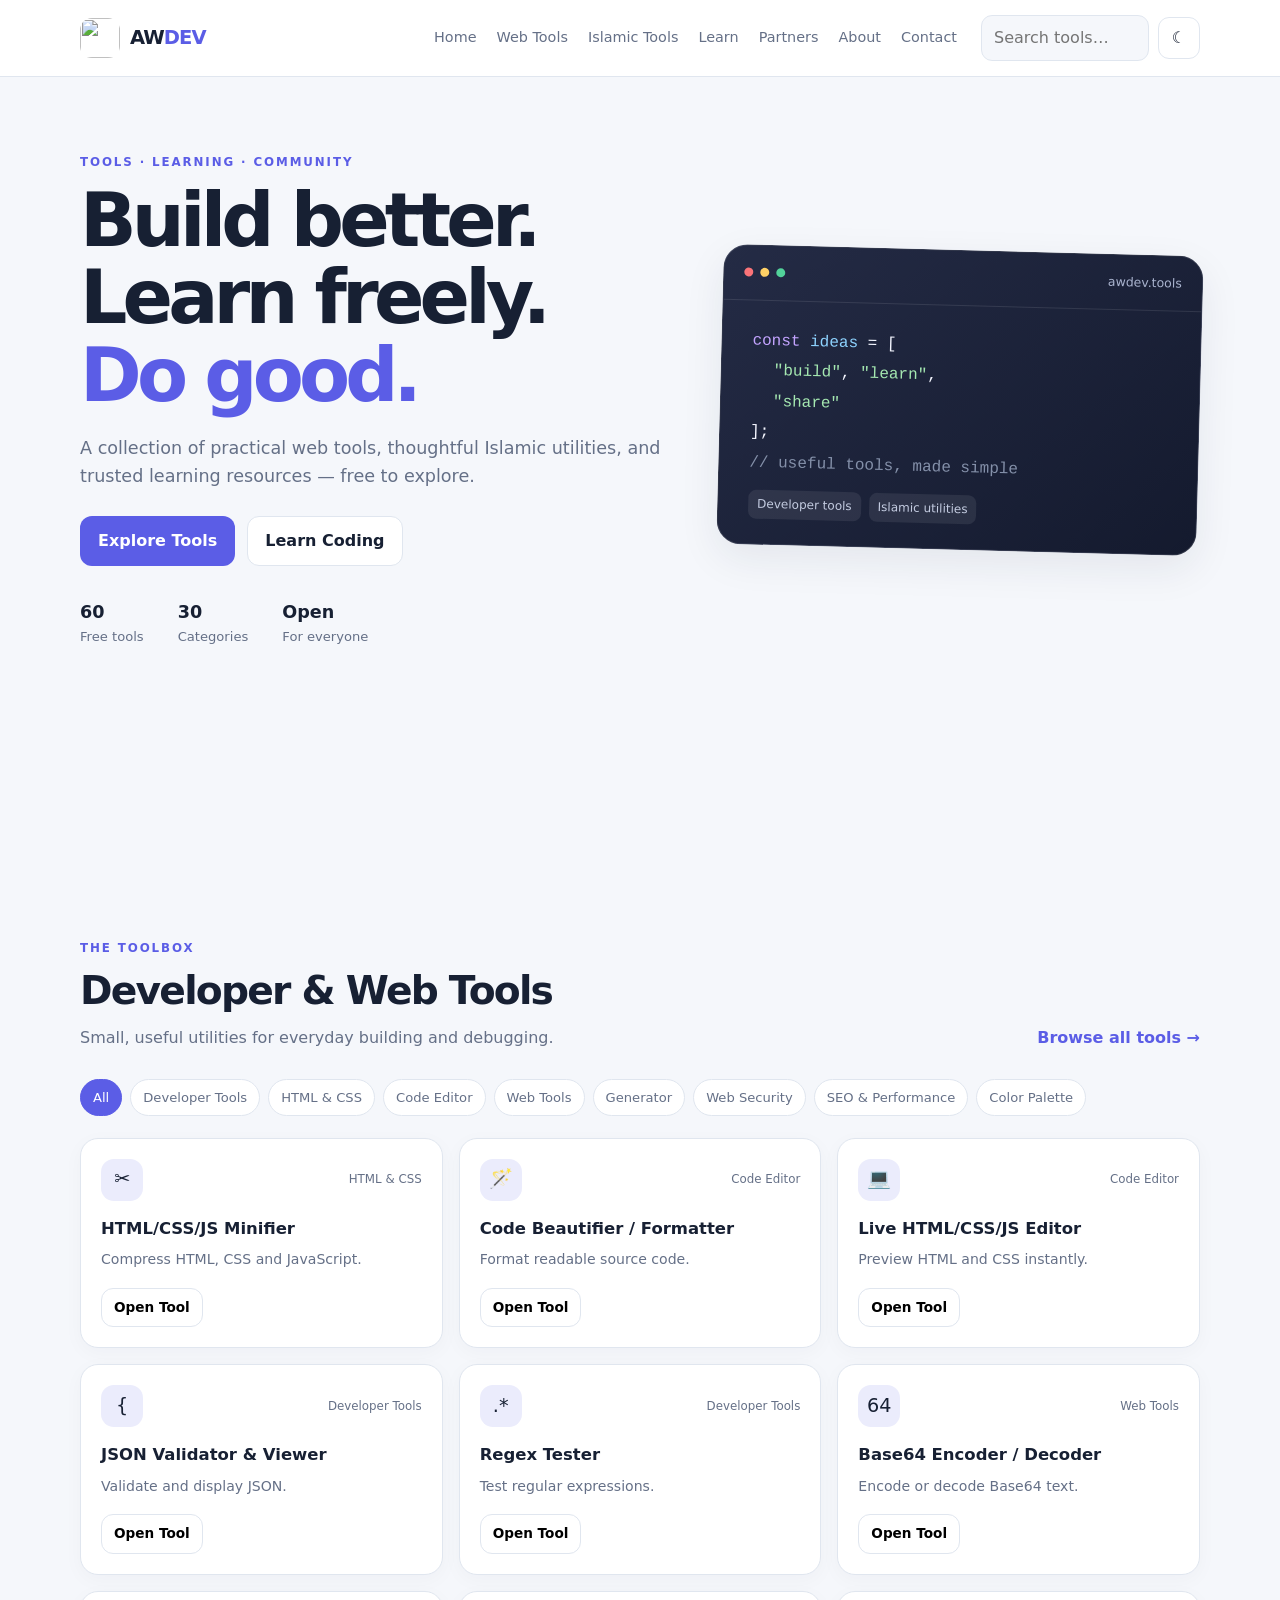
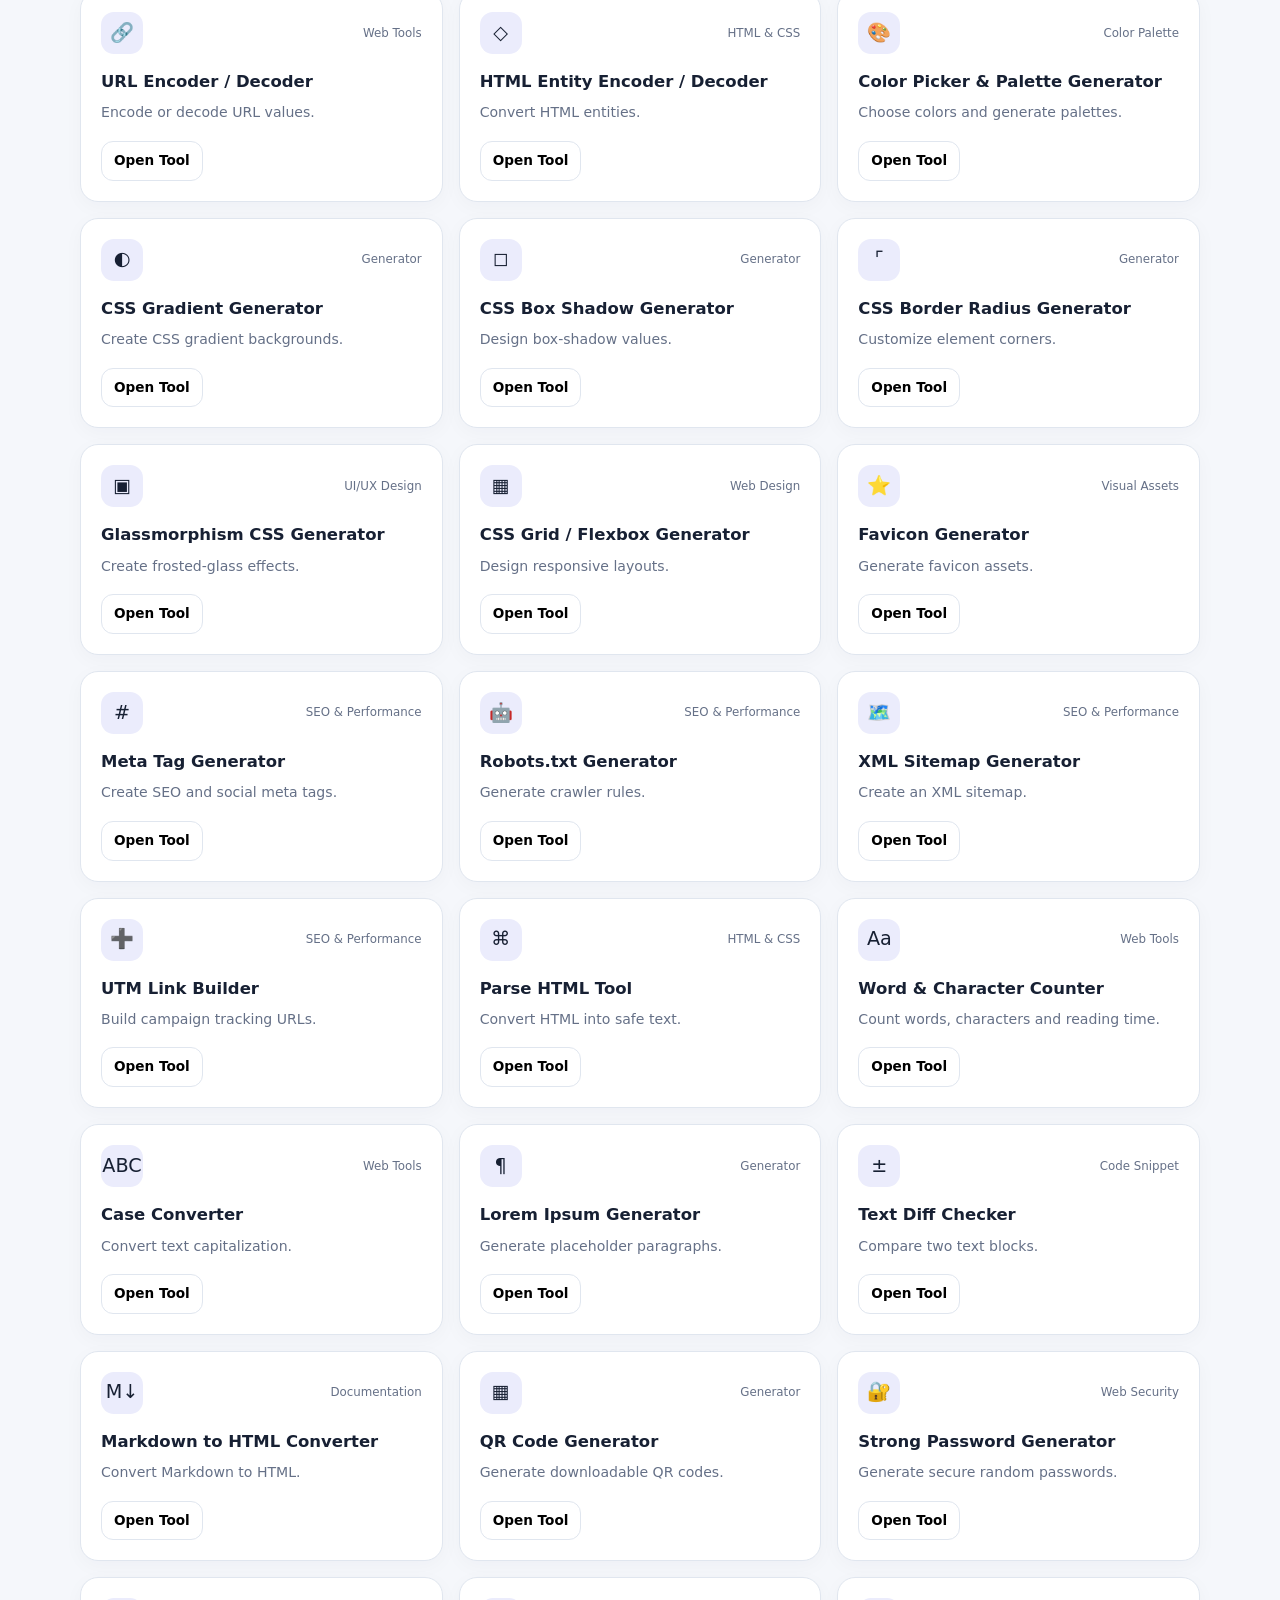
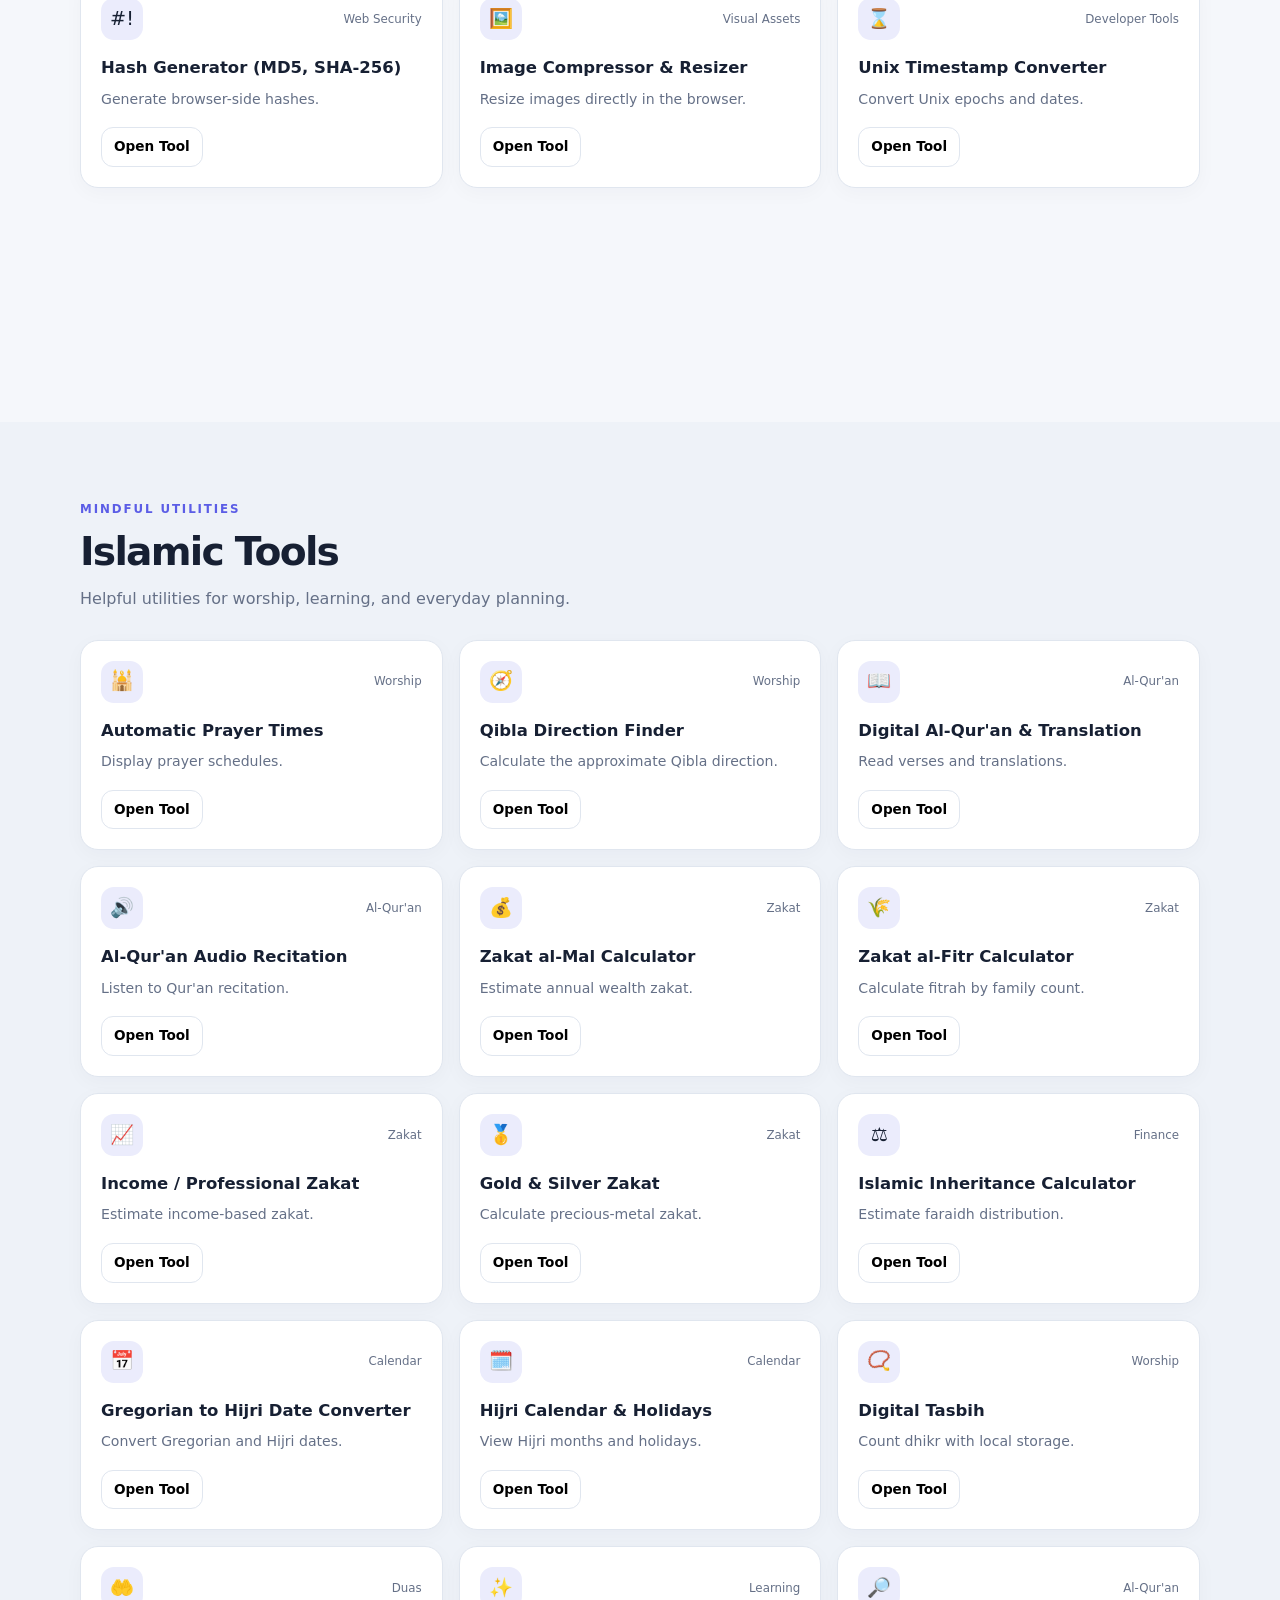
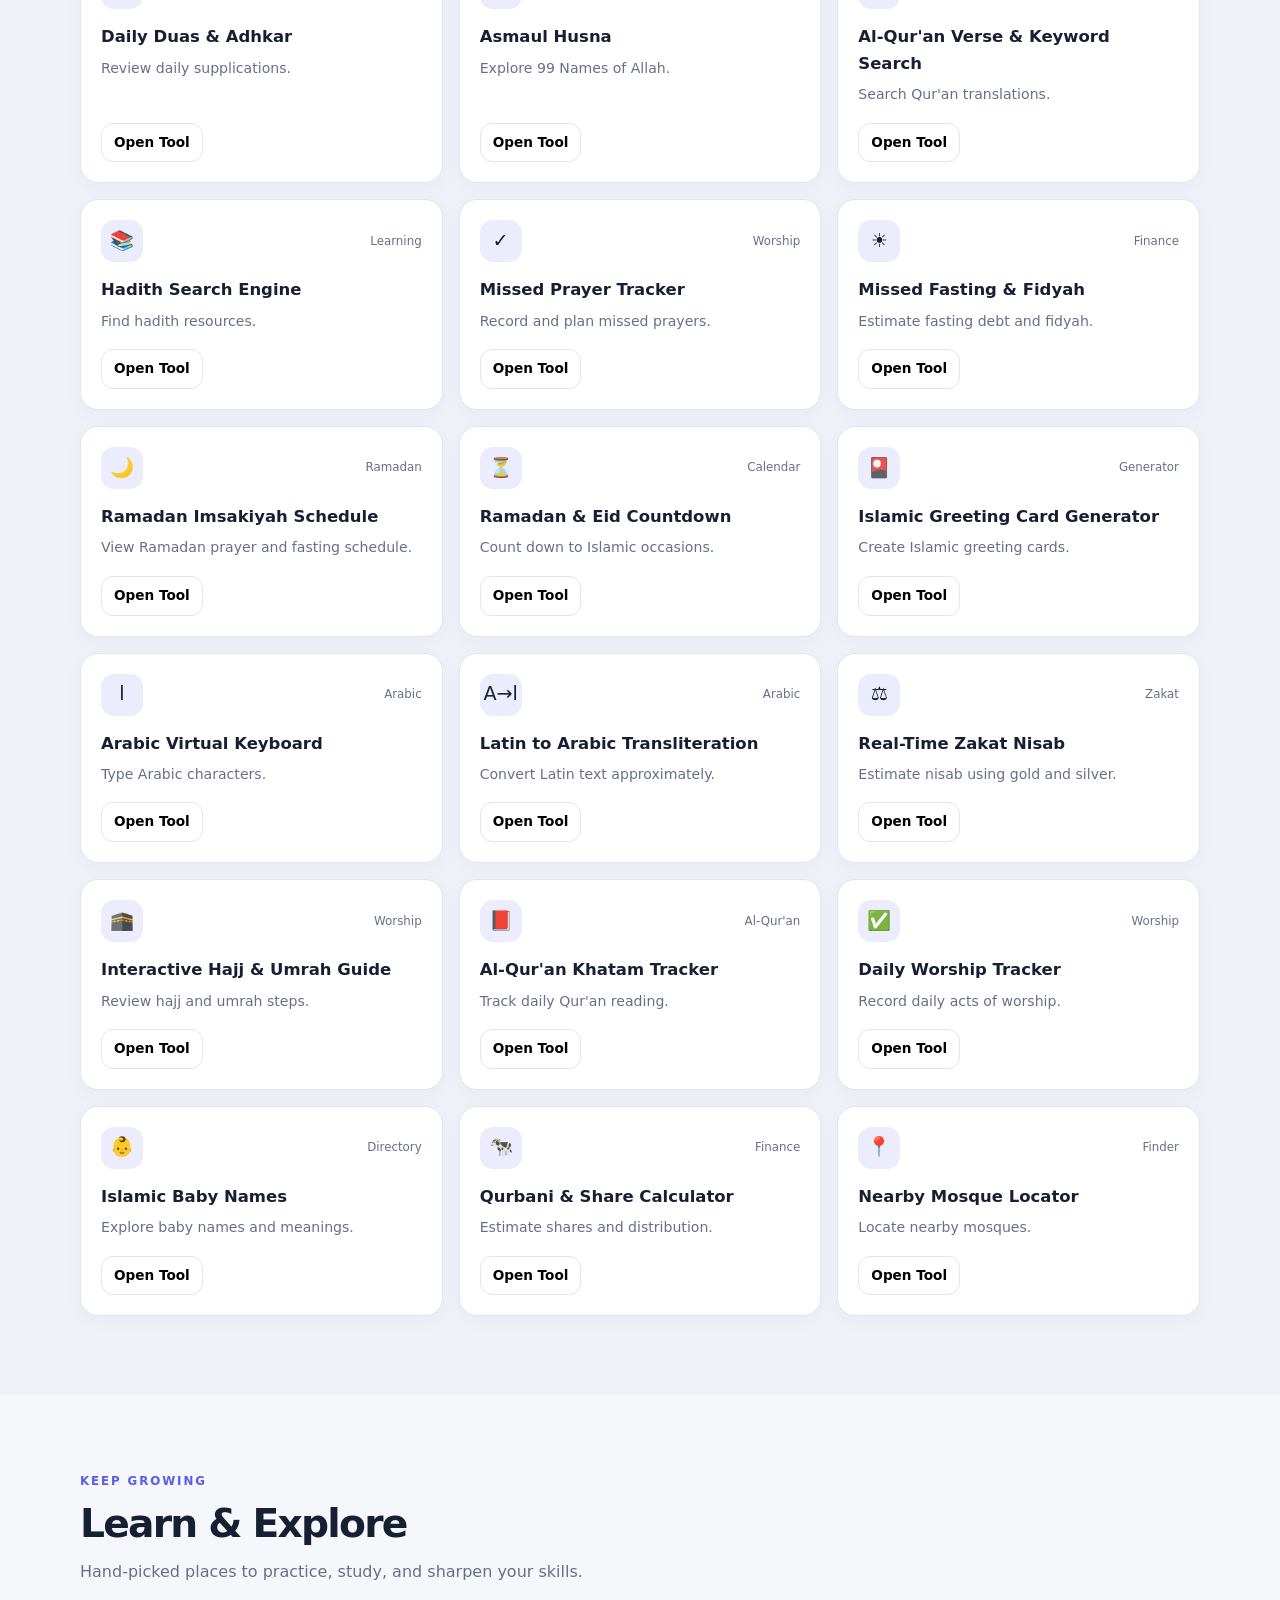
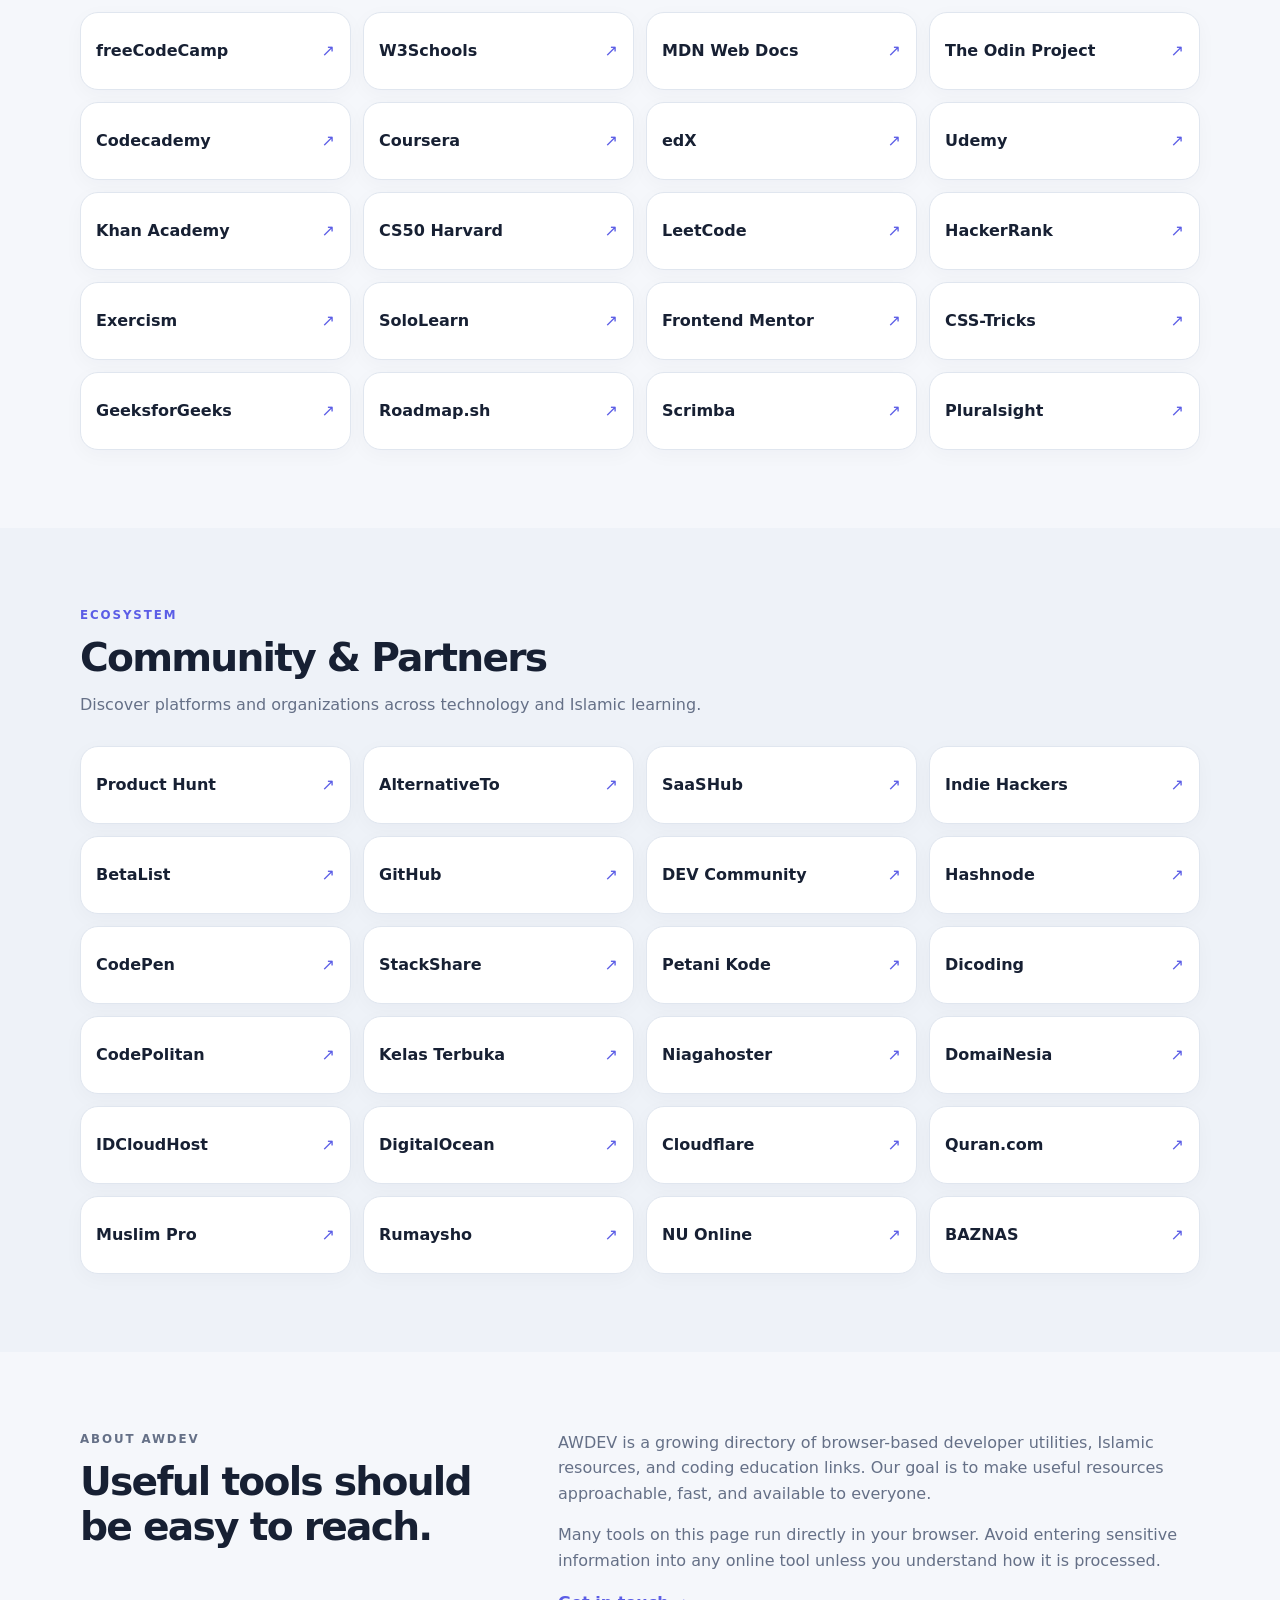
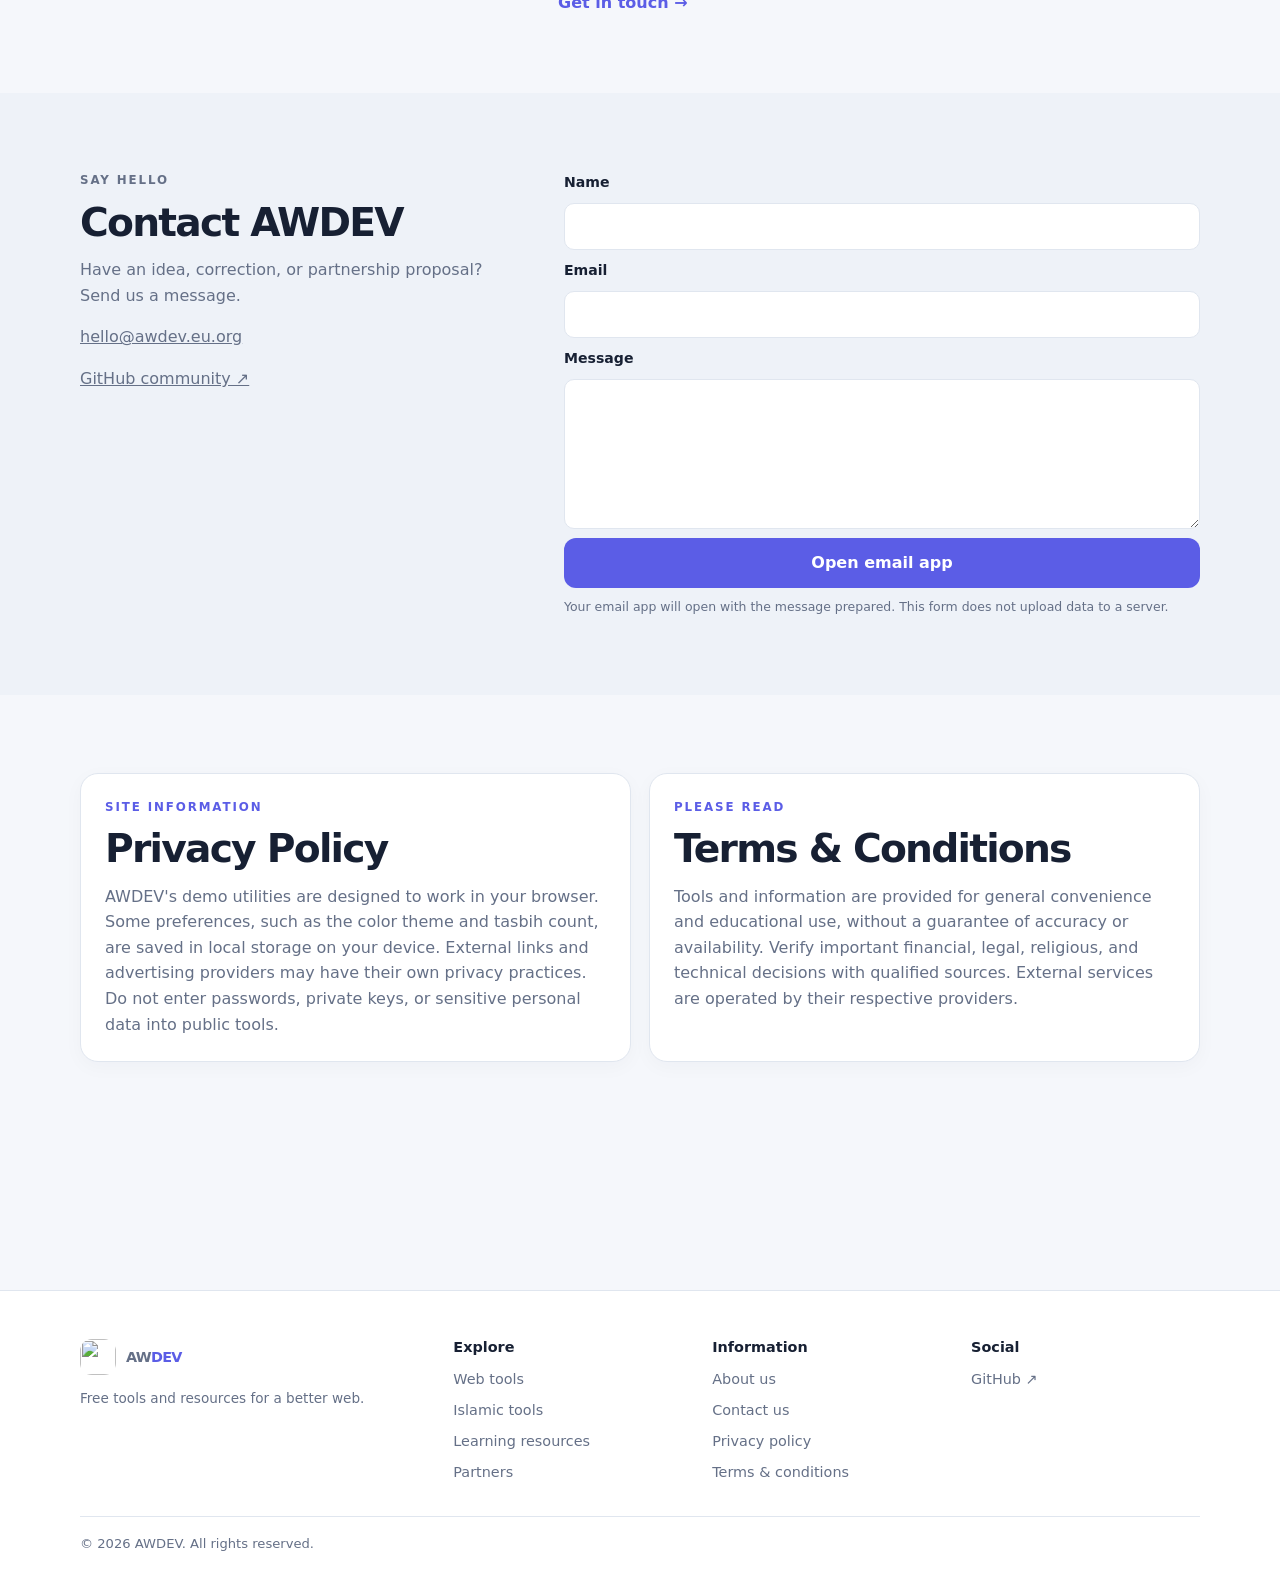
==== commit 0ffbe3c4: "Update index.html" ====
--- a/tools/index.html
+++ b/tools/index.html
@@ -34,6 +34,16 @@
 <script defer src="./data.js"></script>
 <script defer src="./tools.js"></script>
 <script defer src="./app.js"></script>
+<script defer src="./data.js"></script>
+<script defer src="/tools/tools.js"></script>
+<script defer src="/tools/developer-tools.js"></script>
+<script defer src="/tools/islamic-tools.js"></script>
+<script defer src="/tools/app.js"></script>
+  <script defer src="./data.js"></script>
+<script defer src="./tools.js"></script>
+<script defer src="./developer-tools.js"></script>
+<script defer src="./islamic-tools.js"></script>
+<script defer src="./app.js"></script>
   <!-- Google Tag Manager script provided for this site. -->
   <script async src="https://www.googletagmanager.com/gtm.js?id=GTM-PMLF34B9"></script>
   <script>
